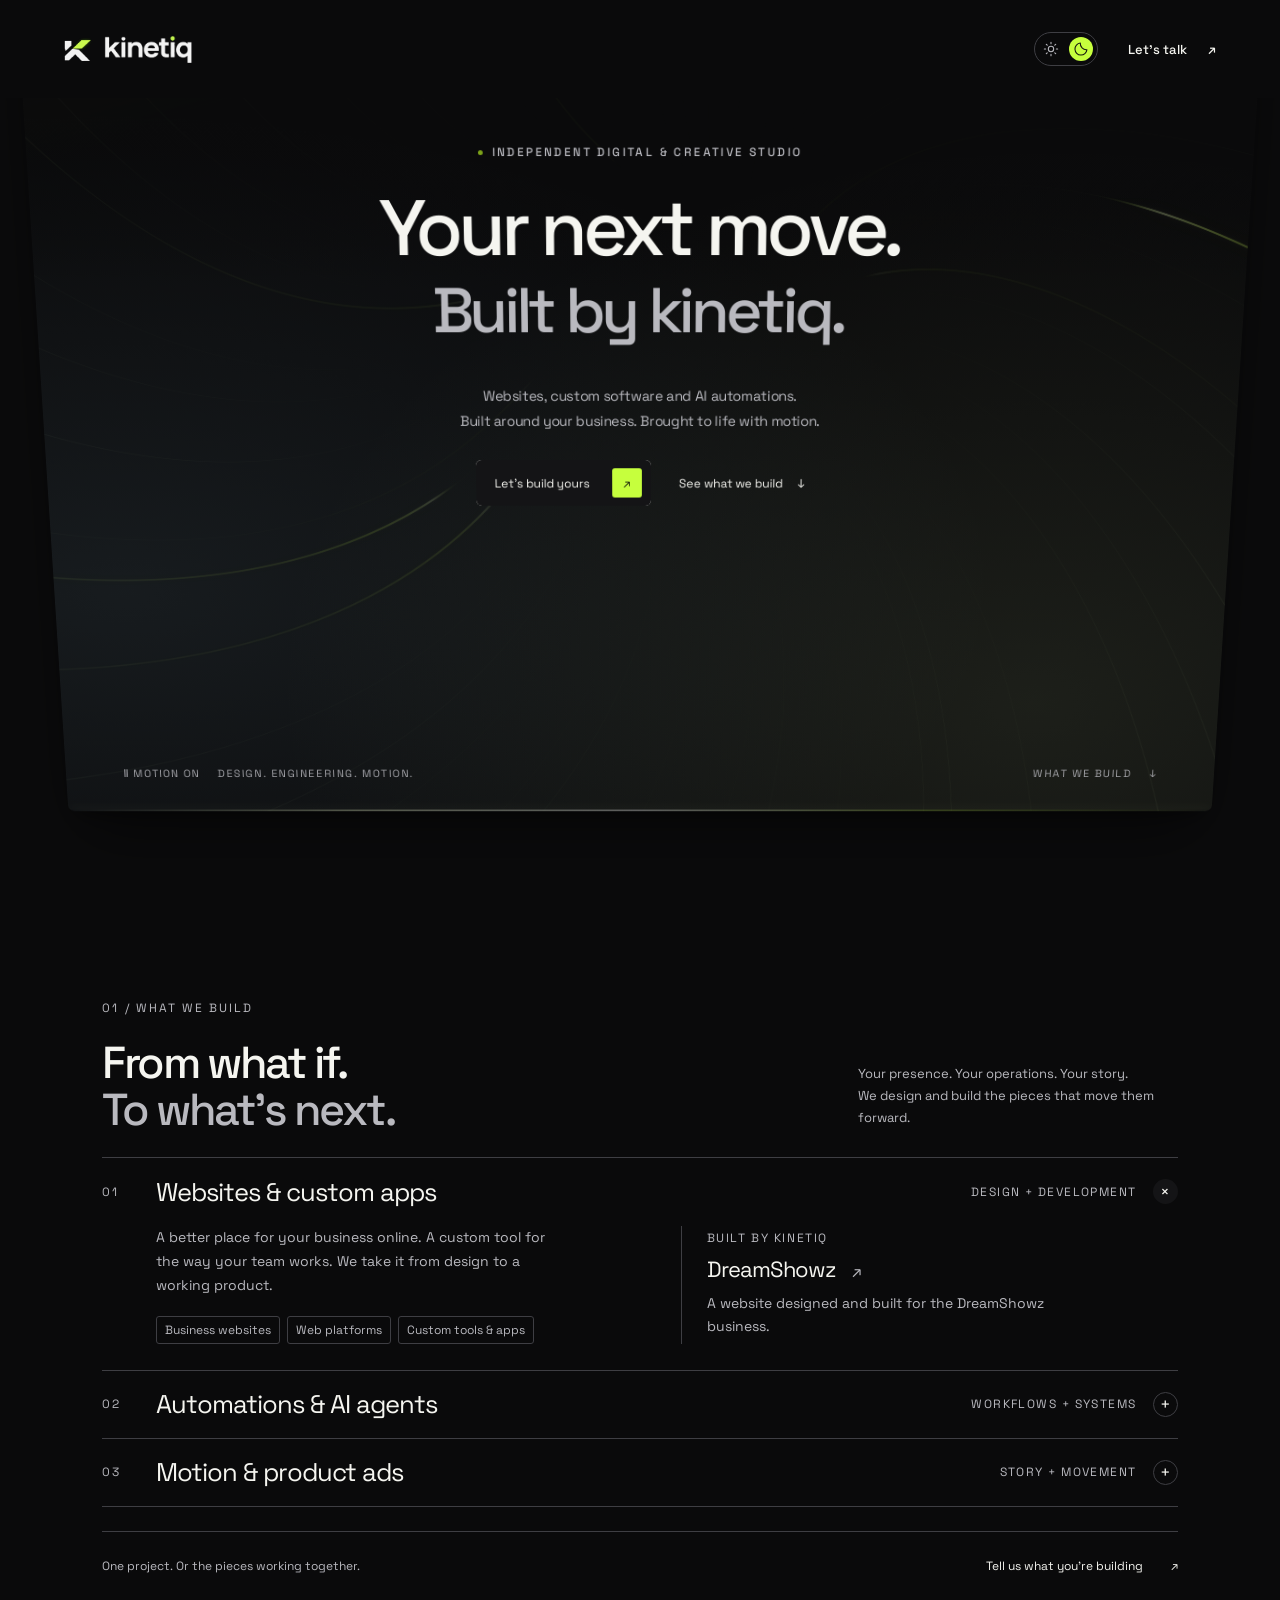
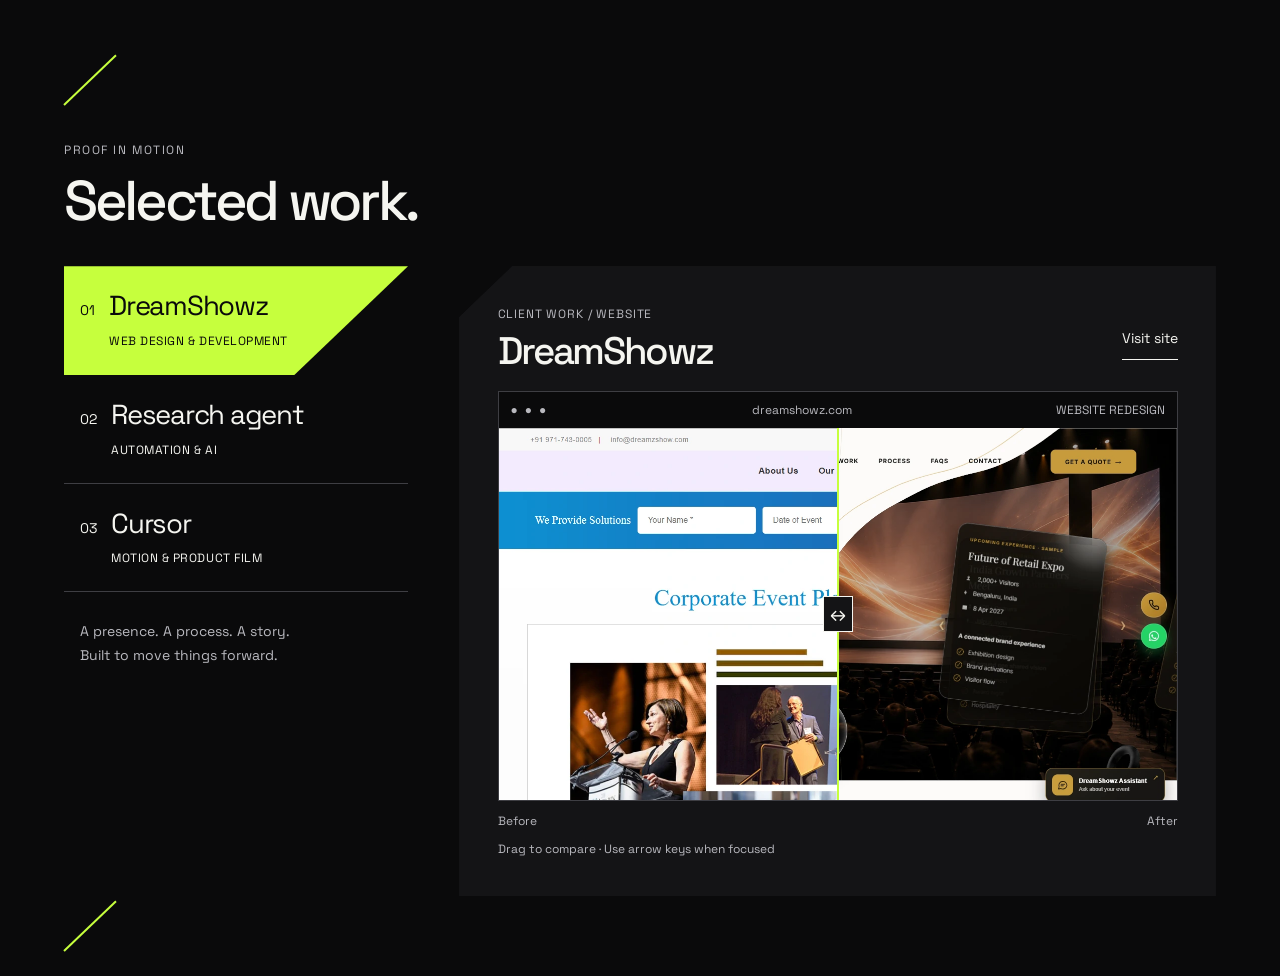
==== redesign.html @ f6a04674 "optimized site v1" ====
<!doctype html>
<html lang="en" data-theme="dark">

<head>
  <meta charset="utf-8">
  <meta name="viewport" content="width=device-width,initial-scale=1">
  <meta name="theme-color" content="#202426">
  <meta name="description"
    content="Websites, custom software, AI automations and motion. Kinetiq brings your next idea to life.">
  <title>Kinetiq — Your next move, built.</title>
  <link rel="preconnect" href="https://fonts.googleapis.com">
  <link rel="preconnect" href="https://fonts.gstatic.com" crossorigin>
  <link href="https://fonts.googleapis.com/css2?family=Space+Grotesk:wght@400;500;600;700&display=swap"
    rel="stylesheet">
  <link rel="icon" href="favicon.ico" sizes="32x32">
  <link rel="icon" href="images/favicon.svg" type="image/svg+xml">
  <style>
:root{
  --logo-mark-dark:url("[data-uri]");
  --logo-word-dark:url("[data-uri]");
}
:root{
  --logo-mark-light:url("[data-uri]");
  --logo-word-light:url("[data-uri]");
}

/* A quiet opening, folded back to reveal the work. */
:root{--bg:#f5f5f0;--ink:#171a15;--muted:#676d61;--line:#d9ddd1;--lime:#c6ff3d;--fold:0deg;--lift:0%;--fade:1;--copy-opacity:1;--copy-y:0px;--work-scale:.93;--work-y:32px;--depth-x:0px;--depth-y:0px;color-scheme:light}
html[data-theme="dark"]{--bg:#202426;--ink:#f5f5f0;--muted:#b1b7ae;--line:#454b47;color-scheme:dark}
*{box-sizing:border-box}html{scroll-behavior:smooth}body{margin:0;background:var(--bg);color:var(--ink);font-family:'Space Grotesk',sans-serif}a{color:inherit;text-decoration:none}button{font:inherit;color:inherit;cursor:pointer;border:0;background:none}a,button{-webkit-tap-highlight-color:transparent}a:focus-visible,button:focus-visible{outline:2px solid #88ac22;outline-offset:6px}button,a{touch-action:manipulation}
.nav{position:fixed;inset:0 0 auto;height:98px;padding:0 5%;display:flex;align-items:center;justify-content:space-between;z-index:10;background:linear-gradient(var(--bg),transparent)}.brand{display:flex;align-items:center;gap:9px}.mark{width:28px;height:26px;background:var(--logo-mark) center/contain no-repeat}.word{width:95px;height:27px;background:var(--logo-word) center/contain no-repeat}.nav-right{display:flex;gap:30px;align-items:center}.contact{font-size:13px;font-weight:500;padding:12px 0}.contact span{display:inline-block;margin-left:18px;transition:transform .2s}.contact:hover span{transform:translate(2px,-2px)}
/* Icon cells and the thumb share the same centers in both positions. */
.theme{isolation:isolate;height:34px;width:64px;flex-shrink:0;border:1px solid var(--line);border-radius:30px;display:grid;grid-template-columns:repeat(2,26px);gap:4px;align-items:center;position:relative;padding:3px}
.theme:before{content:'';position:absolute;inset:-6px}
.theme>span{display:grid;place-items:center;width:26px;height:26px;line-height:1;pointer-events:none}
.theme svg{display:block;width:16px;height:16px}
.theme i{position:absolute;z-index:-1;left:4px;top:4px;width:24px;height:24px;border-radius:50%;background:var(--lime);transition:transform .25s;pointer-events:none}
.theme span:first-child{color:#151810}
html[data-theme="dark"] .theme i{transform:translateX(30px)}
html[data-theme="dark"] .theme span:last-of-type{color:#151810}
html[data-theme="dark"] .theme span:first-child{color:var(--muted)}
.journey{height:190svh;position:relative}.stage{position:sticky;top:0;height:100svh;min-height:560px;overflow:hidden;perspective:1600px;background:var(--bg)}.surface{position:absolute;inset:0;background:var(--bg);transform-origin:50% 0;transform:translateY(var(--lift)) rotateX(var(--fold));opacity:var(--fade);overflow:hidden;box-shadow:0 24px 80px #0003;will-change:transform;z-index:2}.intro{position:relative;z-index:2;text-align:center;padding:clamp(130px,19svh,205px) 24px 0;opacity:var(--copy-opacity);transform:translateY(var(--copy-y))}.eyebrow{font-size:9px;letter-spacing:.2em;font-weight:500;display:flex;gap:10px;align-items:center;justify-content:center;margin:0 0 24px}.eyebrow span{width:5px;height:5px;background:#7da319;border-radius:50%}h1{font-size:clamp(56px,6.35vw,94px);font-weight:500;letter-spacing:-.065em;line-height:1.02;margin:0}.description{font-size:clamp(15px,1.28vw,18px);line-height:1.75;color:var(--muted);margin:25px auto 29px;max-width:580px;letter-spacing:-.025em}.actions{display:flex;justify-content:center;align-items:center;gap:30px;font-size:13px}.primary{background:var(--lime);color:#171c0c;padding:16px 22px;border-radius:5px;box-shadow:0 3px 0 #00000008;transition:transform .2s,box-shadow .2s}.primary span{display:inline-block;margin-left:25px;transition:transform .2s}.primary:hover{transform:translateY(-2px);box-shadow:0 7px 18px #6073211c}.primary:hover span{transform:translate(2px,-2px)}.explore{padding:15px 0}.explore span{margin-left:13px;display:inline-block;transition:transform .2s}.explore:hover span{transform:translateY(3px)}
.ambient{position:absolute;inset:25% 0 0;background:radial-gradient(ellipse at 50% 120%,#c6ff3d16,transparent 60%);pointer-events:none}.horizon{position:absolute;left:50%;bottom:-35vw;width:115vw;height:45vw;transform:translate(calc(-50% + var(--depth-x)),var(--depth-y));pointer-events:none;transition:transform .65s ease-out}.halo{position:absolute;inset:-12% -10%;border-radius:50%;background:radial-gradient(ellipse,#b9e36b38,transparent 65%);filter:blur(20px)}.disc{position:absolute;inset:0;border-radius:50%;background:linear-gradient(180deg,#dce5c9,var(--bg) 30%);box-shadow:0 -1px 0 #b5c98988,0 -15px 70px #b6d57115}.ring{position:absolute;inset:-2% -3%;border:1px solid #a3b78526;border-radius:50%;transform:rotate(-4deg)}.crease{position:absolute;inset:3% -5% 0;background:linear-gradient(169deg,#f5f5f000 10%,#b4c39844 11%,#f5f5f050 11.2%,transparent 30%);clip-path:polygon(0 0,100% 0,100% 50%,0 90%);transform:rotate(-14deg)}.crease-two{transform:rotate(19deg);opacity:.45}html[data-theme="dark"] .disc{background:linear-gradient(180deg,#27321c,#0a0a0b 36%);box-shadow:0 -1px 0 #c6ff3d55,0 -25px 85px #c6ff3d0c}html[data-theme="dark"] .crease{background:linear-gradient(169deg,transparent 10%,#c6ff3d1a 11%,#c6ff3d0c 11.2%,transparent 30%)}
.bottom{position:absolute;z-index:3;bottom:27px;left:5%;right:5%;display:flex;align-items:center;justify-content:space-between;gap:24px;font-size:8px;letter-spacing:.12em;color:var(--muted);opacity:var(--copy-opacity)}.bottom p{margin:0}.bottom p span{margin-left:8px}.bottom button{font-size:9px;letter-spacing:.12em;padding:14px 0}.bottom button span{margin-left:15px}
/* Selected-work title treatment; no fabricated website screenshot. */
.destination{position:absolute;inset:0;padding:124px 8% 36px;display:flex;flex-direction:column;justify-content:space-between;background:var(--bg);transform:translateY(var(--work-y)) scale(var(--work-scale))}.project-top{display:flex;justify-content:space-between;gap:20px;font-size:9px;letter-spacing:.15em;color:var(--muted);padding-bottom:22px;border-bottom:1px solid var(--line)}.project-art{position:relative;isolation:isolate;display:flex;flex:1;min-height:180px;flex-direction:column;justify-content:center;align-items:center;text-align:center;overflow:hidden;margin:20px 0;background:#171612;color:#f5f0df;border-radius:5px}.project-orbit{position:absolute;z-index:-1;width:78%;aspect-ratio:1;border:1px solid #c9ad6340;border-radius:50%;transform:rotateX(60deg) rotate(-28deg);box-shadow:0 0 80px #bd9b2920,inset 0 0 80px #bd9b2920}.project-orbit:after{content:'';position:absolute;inset:10%;border:1px solid #c9ad6325;border-radius:50%}.project-kicker{font-size:9px;letter-spacing:.22em;color:#c9b77e;margin:0 0 20px}.project-art h2{font-size:clamp(42px,8vw,116px);letter-spacing:-.07em;font-weight:400;margin:0}.project-art h2 span{font-size:.25em;vertical-align:top;display:inline-block;margin:12px 0 0 12px;color:#c9b77e}.project-caption{font-size:13px;color:#c9c1ac;margin:18px 12px 0}.project-bottom{display:flex;justify-content:space-between;align-items:end;gap:30px}.project-bottom p{font-size:13px;line-height:1.6;margin:8px 0 0;color:var(--muted)}.project-bottom .project-label{font-size:9px;letter-spacing:.14em;color:var(--ink)}.project-link{font-size:13px;padding:14px 0;border-bottom:1px solid var(--line)}.project-link span{margin-left:28px}.back-home{align-self:center;font-size:10px;color:var(--muted);margin-top:22px;padding:12px}
h1 .tech-line{position:relative;display:block;width:min(100%,850px);height:1.13em;margin:0 auto;color:var(--ink);touch-action:pan-y;user-select:none}h1 .tech-muted{color:var(--muted)}h1 .tech-fallback{position:absolute;inset:0;display:flex;align-items:center;justify-content:center;color:inherit;white-space:nowrap}.tech-line canvas{display:block;position:absolute;inset:0;width:100%;height:100%;opacity:0}.tech-line.tech-ready canvas{opacity:1}.tech-line.tech-ready .tech-fallback{visibility:hidden}
@media(max-height:740px) and (min-width:701px){.nav{height:82px}.intro{padding-top:115px}h1{font-size:67px}.eyebrow{margin-bottom:15px}.description{margin:20px auto 23px}.destination{padding-top:100px}.horizon{bottom:-37vw}}
@media(max-width:700px){.nav{height:78px;padding:0 6%}.nav-right{gap:18px}.contact{font-size:12px}.contact span{margin-left:6px}.word{width:76px}.mark{width:24px}.intro{padding:clamp(125px,22svh,180px) 18px 0}h1{font-size:clamp(38px,9.9vw,65px)}h1 .tech-line{height:1.2em}h1 .tech-fallback{font-size:.94em}.eyebrow{font-size:7px;letter-spacing:.16em;margin-bottom:23px}.description{font-size:14px;max-width:330px;margin:23px auto 27px}.description br{display:none}.actions{gap:23px;font-size:12px}.primary{padding:15px 18px}.primary span{margin-left:18px}.bottom{left:6%;right:6%;bottom:18px;flex-direction:column;gap:5px;text-align:center;font-size:7px}.bottom p span{margin-left:3px}.horizon{width:180vw;height:80vw;bottom:-56vw}.journey{height:180svh}.destination{padding:105px 6% 20px}.project-top{font-size:7px;line-height:1.6}.project-top span{max-width:48%}.project-top span:last-child{text-align:right}.project-art{margin:18px 0;max-height:49svh}.project-art h2{font-size:11vw}.project-caption{font-size:11px}.project-kicker{font-size:7px}.project-bottom{display:block}.project-bottom p{font-size:12px}.project-link{display:inline-block;font-size:12px;margin-top:7px}.back-home{margin-top:8px}}
@media(max-height:630px) and (max-width:700px){.intro{padding-top:100px}.eyebrow{margin-bottom:15px}.description{margin:17px auto}.horizon{bottom:-62vw}.bottom p{display:none}}
@media(prefers-reduced-motion:reduce){html{scroll-behavior:auto}*,*::before,*::after{transition:none!important}.surface{will-change:auto}.horizon{transform:translateX(-50%)}}

/* Entrance doors: the same surface and colour as the selected theme. */
.entry-doors{position:fixed;inset:0;z-index:100;overflow:hidden;perspective:1600px;cursor:wait}
.entry-door{position:absolute;top:0;bottom:0;width:calc(50% + 1px);background:var(--bg);backface-visibility:hidden;transition:transform 1.05s cubic-bezier(.76,0,.24,1);will-change:transform}
.entry-left{left:0;border-right:1px solid var(--line);transform-origin:left center}
.entry-right{right:0;transform-origin:right center}
.entry-mark{position:absolute;left:50%;top:50%;width:40px;height:35px;transform:translate(-50%,-50%);background:var(--logo-mark) center/contain no-repeat;box-shadow:0 0 0 20px var(--bg);background-color:var(--bg);transition:opacity .2s ease,transform .3s ease}
.entry-doors.is-open .entry-left{transform:translateX(-101%) rotateY(-4deg)}
.entry-doors.is-open .entry-right{transform:translateX(101%) rotateY(4deg)}
.entry-doors.is-open .entry-mark{opacity:0;transform:translate(-50%,-50%) scale(.94)}
@media(prefers-reduced-motion:reduce){.entry-doors{display:none}}

/* Clipping must not create an internal scroll container when controls receive focus. */
.surface,.stage{overflow:clip}

/* Studio finish: let the material and typography carry the composition. */
:root{--muted:#70736b}
html[data-theme="dark"]{--muted:#a3a69d}
.ambient{background:radial-gradient(ellipse at 50% 100%,#b7bcaa0a,transparent 65%)}
.primary{background:var(--ink);color:var(--bg);padding:9px 10px 9px 20px;display:inline-flex;align-items:center;box-shadow:none}
.primary span{background:var(--lime);color:#182009;width:32px;height:32px;display:inline-flex;align-items:center;justify-content:center;border-radius:3px;margin-left:24px}
.primary:hover{box-shadow:0 6px 24px #0000000a}
.description{font-size:clamp(14px,1.18vw,17px);line-height:1.8}
.motion-hint{opacity:.65;letter-spacing:.16em}
.bottom{bottom:22px}
@media(max-width:700px){.primary{padding-left:14px}.primary span{margin-left:14px;width:28px;height:28px}.motion-hint{font-size:6px}.description{font-size:14px}}

/* React Bits BorderGlow, supplied by the user. */

.border-glow-card {
  --edge-proximity: 0;
  --cursor-angle: 45deg;
  --edge-sensitivity: 30;
  --color-sensitivity: calc(var(--edge-sensitivity) + 20);
  --border-radius: 28px;
  --glow-padding: 40px;
  --cone-spread: 25;

  position: relative;
  border-radius: var(--border-radius);
  isolation: isolate;
  transform: translate3d(0, 0, 0.01px);
  display: grid;
  border: 1px solid rgb(255 255 255 / 15%);
  background: var(--card-bg, #120F17);
  overflow: visible;
  box-shadow:
    rgba(0, 0, 0, 0.1) 0px 1px 2px,
    rgba(0, 0, 0, 0.1) 0px 2px 4px,
    rgba(0, 0, 0, 0.1) 0px 4px 8px,
    rgba(0, 0, 0, 0.1) 0px 8px 16px,
    rgba(0, 0, 0, 0.1) 0px 16px 32px,
    rgba(0, 0, 0, 0.1) 0px 32px 64px;
}

.border-glow-card--light {
  border-color: rgb(24 24 27 / 12%);
  box-shadow:
    rgb(24 24 27 / 4%) 0 1px 2px,
    rgb(24 24 27 / 5%) 0 8px 24px;
}

.border-glow-card--light::after,
.border-glow-card--light > .edge-light {
  mix-blend-mode: normal;
}

.border-glow-card::before,
.border-glow-card::after,
.border-glow-card > .edge-light {
  content: "";
  position: absolute;
  inset: 0;
  border-radius: inherit;
  transition: opacity 0.25s ease-out;
  z-index: -1;
}

.border-glow-card:not(:hover):not(.sweep-active)::before,
.border-glow-card:not(:hover):not(.sweep-active)::after,
.border-glow-card:not(:hover):not(.sweep-active) > .edge-light {
  opacity: 0;
  transition: opacity 0.75s ease-in-out;
}

/* colored mesh-gradient border */
.border-glow-card::before {
  border: 1px solid transparent;
  background:
    linear-gradient(var(--card-bg, #120F17) 0 100%) padding-box,
    linear-gradient(rgb(255 255 255 / 0%) 0% 100%) border-box,
    var(--gradient-one, radial-gradient(at 80% 55%, hsla(268, 100%, 76%, 1) 0px, transparent 50%)) border-box,
    var(--gradient-two, radial-gradient(at 69% 34%, hsla(349, 100%, 74%, 1) 0px, transparent 50%)) border-box,
    var(--gradient-three, radial-gradient(at 8% 6%, hsla(136, 100%, 78%, 1) 0px, transparent 50%)) border-box,
    var(--gradient-four, radial-gradient(at 41% 38%, hsla(192, 100%, 64%, 1) 0px, transparent 50%)) border-box,
    var(--gradient-five, radial-gradient(at 86% 85%, hsla(186, 100%, 74%, 1) 0px, transparent 50%)) border-box,
    var(--gradient-six, radial-gradient(at 82% 18%, hsla(52, 100%, 65%, 1) 0px, transparent 50%)) border-box,
    var(--gradient-seven, radial-gradient(at 51% 4%, hsla(12, 100%, 72%, 1) 0px, transparent 50%)) border-box,
    var(--gradient-base, linear-gradient(#c299ff 0 100%)) border-box;

  opacity: calc((var(--edge-proximity) - var(--color-sensitivity)) / (100 - var(--color-sensitivity)));

  mask-image:
    conic-gradient(
      from var(--cursor-angle) at center,
      black calc(var(--cone-spread) * 1%),
      transparent calc((var(--cone-spread) + 15) * 1%),
      transparent calc((100 - var(--cone-spread) - 15) * 1%),
      black calc((100 - var(--cone-spread)) * 1%)
    );
}

/* colored mesh-gradient background fill near edges */
.border-glow-card::after {
  border: 1px solid transparent;
  background:
    var(--gradient-one, radial-gradient(at 80% 55%, hsla(268, 100%, 76%, 1) 0px, transparent 50%)) padding-box,
    var(--gradient-two, radial-gradient(at 69% 34%, hsla(349, 100%, 74%, 1) 0px, transparent 50%)) padding-box,
    var(--gradient-three, radial-gradient(at 8% 6%, hsla(136, 100%, 78%, 1) 0px, transparent 50%)) padding-box,
    var(--gradient-four, radial-gradient(at 41% 38%, hsla(192, 100%, 64%, 1) 0px, transparent 50%)) padding-box,
    var(--gradient-five, radial-gradient(at 86% 85%, hsla(186, 100%, 74%, 1) 0px, transparent 50%)) padding-box,
    var(--gradient-six, radial-gradient(at 82% 18%, hsla(52, 100%, 65%, 1) 0px, transparent 50%)) padding-box,
    var(--gradient-seven, radial-gradient(at 51% 4%, hsla(12, 100%, 72%, 1) 0px, transparent 50%)) padding-box,
    var(--gradient-base, linear-gradient(#c299ff 0 100%)) padding-box;

  mask-image:
    linear-gradient(to bottom, black, black),
    radial-gradient(ellipse at 50% 50%, black 40%, transparent 65%),
    radial-gradient(ellipse at 66% 66%, black 5%, transparent 40%),
    radial-gradient(ellipse at 33% 33%, black 5%, transparent 40%),
    radial-gradient(ellipse at 66% 33%, black 5%, transparent 40%),
    radial-gradient(ellipse at 33% 66%, black 5%, transparent 40%),
    conic-gradient(from var(--cursor-angle) at center, transparent 5%, black 15%, black 85%, transparent 95%);

  mask-composite: subtract, add, add, add, add, add;
  opacity: calc(var(--fill-opacity, 0.5) * (var(--edge-proximity) - var(--color-sensitivity)) / (100 - var(--color-sensitivity)));
  mix-blend-mode: soft-light;
}

/* outer glow layer */
.border-glow-card > .edge-light {
  inset: calc(var(--glow-padding) * -1);
  pointer-events: none;
  z-index: 1;

  mask-image:
    conic-gradient(
      from var(--cursor-angle) at center, black 2.5%, transparent 10%, transparent 90%, black 97.5%
    );

  opacity: calc((var(--edge-proximity) - var(--edge-sensitivity)) / (100 - var(--edge-sensitivity)));
  mix-blend-mode: plus-lighter;
}

.border-glow-card > .edge-light::before {
  content: "";
  position: absolute;
  inset: var(--glow-padding);
  border-radius: inherit;
  box-shadow:
    inset 0 0 0 1px var(--glow-color, hsl(40deg 80% 80% / 100%)),
    inset 0 0 1px 0 var(--glow-color-60, hsl(40deg 80% 80% / 60%)),
    inset 0 0 3px 0 var(--glow-color-50, hsl(40deg 80% 80% / 50%)),
    inset 0 0 6px 0 var(--glow-color-40, hsl(40deg 80% 80% / 40%)),
    inset 0 0 15px 0 var(--glow-color-30, hsl(40deg 80% 80% / 30%)),
    inset 0 0 25px 2px var(--glow-color-20, hsl(40deg 80% 80% / 20%)),
    inset 0 0 50px 2px var(--glow-color-10, hsl(40deg 80% 80% / 10%)),
    0 0 1px 0 var(--glow-color-60, hsl(40deg 80% 80% / 60%)),
    0 0 3px 0 var(--glow-color-50, hsl(40deg 80% 80% / 50%)),
    0 0 6px 0 var(--glow-color-40, hsl(40deg 80% 80% / 40%)),
    0 0 15px 0 var(--glow-color-30, hsl(40deg 80% 80% / 30%)),
    0 0 25px 2px var(--glow-color-20, hsl(40deg 80% 80% / 20%)),
    0 0 50px 2px var(--glow-color-10, hsl(40deg 80% 80% / 10%));
}

.border-glow-inner {
  display: flex;
  flex-direction: column;
  position: relative;
  overflow: auto;
  z-index: 1;
}


/* One quiet interactive background. Static cross pattern is the no-WebGL fallback. */
.surface{background-color:var(--bg);background-image:radial-gradient(circle,var(--line) .7px,transparent .9px);background-size:80px 80px}
.surface.grid-ready{background-image:none}
.cursor-grid-canvas{position:absolute;inset:0;width:100%;height:100%;display:block;pointer-events:none;z-index:1;mask-image:radial-gradient(ellipse 32% 29% at 50% 39%,#0003, #000 100%)}
.ambient{background:radial-gradient(ellipse at 50% 75%,#c6ff3d04,transparent 60%)}
.motion-tools{display:flex;align-items:center}.motion-hint{font-size:8px;letter-spacing:.13em;color:var(--muted);opacity:1}
.border-glow-card{--card-bg:var(--ink);--border-radius:6px;--glow-padding:14px;--cone-spread:20;--edge-sensitivity:25;--fill-opacity:.06;display:inline-grid;box-shadow:none;border:0;flex-shrink:0}
.border-glow-inner.primary{flex-direction:row;overflow:visible;z-index:0;border-radius:6px}
.border-glow-card::before,.border-glow-card::after{pointer-events:none;z-index:1}
.border-glow-card > .edge-light{pointer-events:none}
.border-glow-card .primary:hover{transform:none;box-shadow:none}
html[data-theme="light"] .border-glow-card > .edge-light{mix-blend-mode:normal}
@media(max-width:700px){.motion-hint{font-size:7px}.cursor-grid-canvas{mask-image:radial-gradient(ellipse 55% 23% at 50% 39%,#0003,#000 100%)}}
@media(prefers-reduced-motion:reduce){.border-glow-card::before,.border-glow-card::after,.border-glow-card>.edge-light{display:none}}

/* Light on a quiet surface, with two distinct materials for the scroll reveal. */
:root{--logo-mark:var(--logo-mark-dark);--logo-word:var(--logo-word-dark);--work-bg:#17201e;--work-ink:#f2f3e9;--work-muted:#a6b1a9;--work-line:#39443f;--surface-scale:1;--surface-radius:0px;--reflection:0;--reflection-y:115%;--edge-light:0;--light-x:65%;--light-y:70%;--light-strength:.5}
html[data-theme="light"]{--logo-mark:var(--logo-mark-light);--logo-word:var(--logo-word-light)}
html[data-theme="dark"]{--work-bg:#e7e9dd;--work-ink:#222b25;--work-muted:#566252;--work-line:#c4cbbd}
.stage{background:var(--work-bg);perspective:1200px}
.surface{background:var(--bg);background-image:none;transform:translateY(var(--lift)) rotateX(var(--fold)) scale(var(--surface-scale));border-radius:0 0 var(--surface-radius) var(--surface-radius);box-shadow:0 38px 70px -16px #0008,0 10px 20px -10px #0008;isolation:isolate}
.ambient{inset:0;z-index:0;opacity:var(--light-strength);background:radial-gradient(ellipse 42% 46% at var(--light-x) var(--light-y),#c6ff3d1c,transparent 80%),radial-gradient(ellipse 85% 40% at 50% 105%,#b8c4a320,transparent 80%);pointer-events:none}
html[data-theme="dark"] .ambient{background:radial-gradient(ellipse 42% 46% at var(--light-x) var(--light-y),#c6ff3d11,transparent 80%),radial-gradient(ellipse 85% 40% at 50% 105%,#9eac8b0c,transparent 80%)}
.ambient::after{content:'';position:absolute;inset:45% -30% -40%;transform:rotate(-16deg);background:linear-gradient(180deg,transparent 15%,#a4b98b08 48%,#b7c7a51a 50%,transparent 72%);filter:blur(18px)}
.surface::before{content:'';position:absolute;inset:0;z-index:4;pointer-events:none;opacity:var(--reflection);background:linear-gradient(165deg,transparent 27%,#fff0 33%,#ffffff90 45%,#e2efcc40 50%,transparent 61%);background-size:100% 230%;background-position:50% var(--reflection-y);mix-blend-mode:soft-light}
.surface::after{content:'';position:absolute;left:0;right:0;bottom:0;height:2px;z-index:5;pointer-events:none;opacity:var(--edge-light);background:linear-gradient(90deg,transparent,#e7f2c2 25%,#fff 50%,#c6ff3d90 75%,transparent);box-shadow:0 -2px 12px #efffc666}
.destination{background:var(--work-bg);color:var(--work-ink);--ink:var(--work-ink);--muted:var(--work-muted);--line:var(--work-line);isolation:isolate}
.destination::before{content:'';position:absolute;inset:0;pointer-events:none;z-index:-1;opacity:var(--reflection);background:radial-gradient(ellipse 70% 36% at 50% var(--reflection-y),#f1ffc04d,transparent 80%)}
.project-art{box-shadow:0 15px 40px #0002}
.nav{transition:background .3s,color .3s}
html.work-active .nav{background:linear-gradient(var(--work-bg),transparent);color:var(--work-ink);--line:var(--work-line);--logo-mark:var(--logo-mark-dark);--logo-word:var(--logo-word-dark)}
html[data-theme="dark"].work-active .nav{--logo-mark:var(--logo-mark-light);--logo-word:var(--logo-word-light)}
html.work-active .theme span:first-child{color:var(--work-muted)}
html[data-theme="light"].work-active .theme span:first-child{color:#151810}
html[data-theme="dark"].work-active .theme span:last-of-type{color:#151810}
@media(prefers-reduced-motion:reduce){.surface{box-shadow:none}.surface::before,.surface::after,.destination::before{display:none}}
/* A stable header stays legible while two contrasting surfaces pass behind it. */
.nav{background:var(--bg);transition:background-color .25s,color .25s}
html.work-active .nav{background:var(--work-bg)}

/* LightTunnel is the home background; its center stays clear behind the copy. */
.light-tunnel-container{position:absolute;inset:0;z-index:0;overflow:clip;pointer-events:none;background:radial-gradient(ellipse at 50% 55%,transparent 35%,#9cad7c05)}
html[data-theme="dark"] .light-tunnel-container {
  background:
    linear-gradient(to bottom, var(--bg) 8%, transparent 35%),
    radial-gradient(ellipse at 84% 86%, #88976d26, transparent 55%),
    radial-gradient(ellipse at 6% 72%, #7091a221, transparent 56%);
}
.light-tunnel-canvas{position:absolute;inset:0;width:100%;height:100%;display:block;opacity:0;transition:opacity .6s;mask-image:radial-gradient(ellipse 35% 32% at 50% 39%,#0004, #000 100%)}
.tunnel-ready .light-tunnel-canvas{opacity:1}
.motion-tools{gap:20px}
.bottom #tunnel-motion{font-size:8px;letter-spacing:.1em;min-height:44px;padding:12px 0;color:var(--muted)}
@media(max-width:700px){.motion-tools{gap:16px}.motion-hint{font-size:6px}.bottom #tunnel-motion{font-size:7px}.light-tunnel-canvas{mask-image:radial-gradient(ellipse 70% 30% at 50% 38%,#0004,#000 100%)}}
@media(prefers-reduced-motion:reduce){.light-tunnel-canvas{transition:none}}
/* Composite both moving surfaces; avoid re-rasterizing the destination as it scales. */
.destination{will-change:transform}
@media(prefers-reduced-motion:reduce){.destination{will-change:auto}}

/* Theme spreads from the toggle through a softly irregular liquid boundary. */
html.theme-reveal *,html.theme-reveal *::before,html.theme-reveal *::after{transition:none!important}
html.theme-reveal::view-transition-group(root){animation:none}
html.theme-reveal::view-transition-image-pair(root){isolation:isolate}
html.theme-reveal::view-transition-old(root),html.theme-reveal::view-transition-new(root){animation:none;mix-blend-mode:normal}
html.theme-reveal::view-transition-old(root){z-index:1}
html.theme-reveal::view-transition-new(root){z-index:2;clip-path:circle(0 at 100% 0)}
@media(prefers-reduced-motion:reduce){::view-transition-group(root){animation:none!important}}


/* Chapter 01: an editorial service index with concrete scope and real examples. */
.capabilities{padding:115px 8% 32px;gap:24px}
.section-index{font-size:9px;letter-spacing:.17em;color:var(--muted);margin:0 0 24px}
.capability-intro{display:flex;justify-content:space-between;align-items:end;gap:40px}
.capability-intro h2{font-size:clamp(34px,3.5vw,54px);font-weight:500;line-height:1.04;letter-spacing:-.055em;margin:0}
.capability-intro h2 span{color:var(--muted)}
.capability-intro>p{max-width:320px;color:var(--muted);font-size:13px;line-height:1.7;margin:0 0 4px}
.capability-list{flex:1;min-height:0;overflow-y:auto;scrollbar-width:thin;scrollbar-color:var(--line) transparent}
.capability{border-top:1px solid var(--line)}
.capability:last-child{border-bottom:1px solid var(--line)}
.capability summary{list-style:none;display:grid;grid-template-columns:38px 1fr auto 25px;gap:16px;align-items:center;min-height:67px;padding:12px 0;cursor:pointer}
.capability summary::-webkit-details-marker{display:none}
.capability summary:focus-visible{outline:2px solid #8ba83a;outline-offset:-2px}
.cap-number{font-size:10px;letter-spacing:.1em;color:var(--muted)}
.capability h3{font-size:clamp(20px,2vw,29px);font-weight:400;letter-spacing:-.04em;margin:0}
.cap-note{font-size:8px;letter-spacing:.12em;color:var(--muted)}
.cap-expand{display:grid;place-items:center;width:25px;height:25px;border:1px solid var(--line);border-radius:50%;font-size:17px;font-weight:400;transition:transform .25s,background .25s,color .25s}
.capability[open] .cap-expand{transform:rotate(45deg);background:var(--ink);color:var(--work-bg);border-color:transparent}
.capability summary:hover h3{color:var(--muted)}
.capability-body{display:grid;grid-template-columns:1fr 1fr;gap:7%;padding:1px 41px 26px 54px}
.capability[open] .capability-body{animation:capability-in .28s ease both}
.cap-scope>p,.cap-proof>p:last-of-type{font-size:12px;line-height:1.7;color:var(--muted);margin:0;max-width:390px}
.cap-scope ul{padding:0;margin:18px 0 0;list-style:none;display:flex;gap:7px;flex-wrap:wrap}
.cap-scope li{font-size:9px;color:var(--muted);border:1px solid var(--line);border-radius:3px;padding:5px 8px}
.cap-proof{border-left:1px solid var(--line);padding-left:25px}
.proof-label{font-size:8px;letter-spacing:.13em;color:var(--muted)}
.proof-title{font-size:22px;letter-spacing:-.04em;line-height:1.2;margin:9px 0;color:var(--ink)}
.proof-title span{font-size:16px;margin-left:12px;color:var(--muted)}
.proof-flow{list-style:none;padding:0;margin:12px 0 0;display:flex;flex-wrap:wrap;gap:8px;font-size:8px;color:var(--muted)}
.proof-flow li:not(:last-child)::after{content:'→';margin-left:8px;opacity:.55}
.capability-footer{display:flex;justify-content:space-between;align-items:center;gap:20px;border-top:1px solid var(--line);padding-top:18px}
.capability-footer p{font-size:11px;color:var(--muted);margin:0}
.capability-footer a{font-size:12px;padding:8px 0}.capability-footer a span{margin-left:25px}
@keyframes capability-in{from{opacity:0;transform:translateY(6px)}to{opacity:1;transform:translateY(0)}}
@media(max-height:740px) and (min-width:701px){.capabilities{padding-top:102px;gap:18px}.section-index{margin-bottom:15px}.capability-intro h2{font-size:38px}.capability summary{min-height:56px}.capability h3{font-size:24px}.capability-body{padding-bottom:20px}.capability-footer{padding-top:10px}.cap-scope ul{margin-top:12px}}
@media(max-width:700px){.capabilities{padding:100px 6% 22px;gap:24px}.section-index{font-size:8px;margin-bottom:20px}.capability-intro{display:block}.capability-intro h2{font-size:40px}.capability-intro>p{font-size:12px;max-width:290px;margin-top:18px}.capability-intro>p br{display:none}.capability summary{grid-template-columns:22px 1fr 25px;gap:10px;min-height:65px}.capability h3{font-size:21px}.cap-note{display:none}.capability-body{grid-template-columns:1fr;gap:22px;padding:4px 0 24px 32px}.cap-scope>p,.cap-proof>p:last-of-type{font-size:12px}.cap-proof{padding-left:15px}.proof-title{font-size:21px}.capability-footer{display:block;padding-top:16px}.capability-footer a{display:inline-block;margin-top:8px}.capability-footer p{font-size:10px}}
@media(prefers-reduced-motion:reduce){.capability[open] .capability-body{animation:none}}
.capability-list{overflow-x:hidden;scrollbar-gutter:stable}
@media(max-height:740px) and (min-width:701px){.capabilities{gap:14px;padding-bottom:25px}.capability-body{padding-bottom:16px}.capability summary{min-height:52px}}


</style>
  <style>
/* The K mark's diagonal measures 43.8 degrees from horizontal. */
:root { --slant:43.8deg; --bg:#f5f5f0; --panel:#fff; --ink:#0a0a0b; --muted:#55555b; --line:#c9c9cd; --intro-height:190svh; --work-bg:var(--bg); --work-ink:var(--ink); --work-muted:var(--muted); --work-line:var(--line); }
html[data-theme="light"] { --bg:#f5f5f0; --panel:#fff; --ink:#0a0a0b; --muted:#55555b; --line:#c9c9cd; }
html[data-theme="dark"] { --bg:#0a0a0b; --panel:#141416; --ink:#f5f5f0; --muted:#b9b9bf; --line:#3e3e43; --work-bg:var(--bg); --work-ink:var(--ink); --work-muted:var(--muted); --work-line:var(--line); }
body,.stage,.surface { background:var(--bg); }
.journey { height:100svh; }
.journey-baseline { position:absolute; width:1px; height:var(--intro-height); pointer-events:none; visibility:hidden; }
.stage { position:relative; }
.destination.capabilities { position:relative; inset:auto; height:auto; min-height:0; padding:100px 8% 60px; transform:none; background:var(--bg); color:var(--ink); --ink:inherit; --muted:inherit; --line:inherit; scroll-margin-top:60px; }
.destination::before { display:none; }
.capability-list { flex:none; height:auto; max-height:none; overflow:visible; scrollbar-gutter:auto; }
.capability-body { overflow:visible; }.capability-intro { gap:28px; }.capability-intro>p { flex-shrink:1; }
.cap-scope>p,.cap-proof>p:last-of-type { font-size:14px; }.capability-footer { flex-wrap:wrap; gap:16px; }
.eyebrow,.bottom,.bottom button,.motion-hint,.section-index,.cap-number,.cap-note,.proof-label,.cap-scope li,.capability-footer p,.proof-flow,.proof-flow li { font-size:12px; }
.bottom #tunnel-motion { font-size:12px; }
.primary { background:var(--panel); color:var(--ink); }
.capability[open] .cap-expand { background:var(--panel); color:var(--ink); }
.eyebrow,.bottom,.section-index,.cap-number,.cap-note,.proof-label,.cap-scope li,.capability-footer p { color:var(--muted); }
html.work-active .nav,html:has(.selected-work[data-visible="true"]) .nav { background:var(--bg); color:var(--ink); --logo-mark:var(--logo-mark-light); --logo-word:var(--logo-word-light); }
html[data-theme="dark"].work-active .nav,html[data-theme="dark"]:has(.selected-work[data-visible="true"]) .nav { --logo-mark:var(--logo-mark-dark); --logo-word:var(--logo-word-dark); }
.selected-work { position:relative; padding:100px 5% 80px; background:var(--bg); color:var(--ink); isolation:isolate; scroll-margin-top:70px; }
.selected-work::before,.selected-work::after { content:''; position:absolute; left:5%; width:72px; height:2px; background:#c6ff3d; transform:rotate(calc(-1 * var(--slant))); transform-origin:left center; }
.selected-work::before { top:62px; }.selected-work::after { bottom:24px; }
.selected-heading { display:block; margin-bottom:36px; }.selected-heading>p { margin:0 0 14px; font-size:12px; letter-spacing:.13em; color:var(--muted); }
.selected-heading h2 { font-size:56px; line-height:1.05; font-weight:500; letter-spacing:-.06em; margin:0; }
.selected-layout { display:grid; grid-template-columns:minmax(260px,.75fr) minmax(0,1.65fr); gap:clamp(24px,4vw,64px); align-items:start; }
.project-directory { min-width:0; }.project-directory>button { display:flex; align-items:baseline; gap:14px; width:100%; text-align:left; padding:24px 16px; border-bottom:1px solid var(--line); color:var(--ink); font-size:clamp(20px,2.15vw,30px); line-height:1.15; letter-spacing:-.045em; }
.project-number { font-size:14px; letter-spacing:0; }.project-directory small { display:block; margin-top:10px; font-size:12px; letter-spacing:.045em; line-height:1.5; }
.project-directory button[aria-pressed=true] { background:#c6ff3d; color:#0a0a0b; border-color:transparent; clip-path:polygon(0 0,100% 0,calc(100% - var(--item-cut,90px)) 100%,0 100%); }
.project-directory button[data-preview=true] { background:var(--panel); }.project-directory button[aria-pressed=true][data-preview=true] { background:#c6ff3d; }
.project-directory button:focus-visible { outline:2px solid var(--ink); outline-offset:4px; }.directory-note { font-size:14px; line-height:1.7; margin:28px 16px 0; color:var(--muted); }
.project-stage { position:relative; min-width:0; height:70svh; min-height:600px; overflow:clip; overflow-anchor:none; background:var(--panel); clip-path:polygon(var(--cut,7%) 0,100% 0,100% 100%,0 100%,0 var(--cut-rise,55px)); }
.project-panel { display:flex; flex-direction:column; gap:18px; height:100%; min-height:0; padding:clamp(30px,3vw,42px); color:var(--ink); background:var(--panel); overflow:clip; }.project-panel[hidden] { display:none; }.project-panel :is(h3,p) { margin:0; }
.selected-work .project-caption { display:flex; align-items:center; justify-content:space-between; gap:16px; color:inherit; margin:0; font-size:inherit; flex:none; }
.project-kind { font-size:12px; letter-spacing:.07em; line-height:1.5; color:var(--muted); }.project-caption h3 { font-weight:500; font-size:clamp(28px,3vw,40px); letter-spacing:-.06em; line-height:1.15; margin-top:6px; color:inherit; }.project-caption a { font-size:14px; padding:12px 0; border-bottom:1px solid currentColor; white-space:nowrap; color:inherit; }
.project-panel .project-deck { font-size:16px; line-height:1.5; color:var(--muted); max-width:60ch; }
.dream-visual { display:flex; flex-direction:column; flex:1; min-height:0; gap:12px; }.dream-browser { display:flex; flex-direction:column; flex:1; min-height:0; border:1px solid var(--line); background:var(--bg); }
.browser-bar { height:36px; flex:none; display:flex; align-items:center; justify-content:space-between; gap:10px; padding:0 12px; font-size:12px; color:var(--muted); background:var(--bg); }.browser-bar>span:first-child { font-size:12px; letter-spacing:2px; }.browser-bar>span:last-child { font-size:12px; }
.site-compare { position:relative; flex:1; min-height:0; overflow:hidden; background:var(--bg); --compare-x:50%; }.site-compare>img,.before-crop img { width:100%; height:100%; display:block; object-fit:cover; object-position:center top; }
.before-crop { position:absolute; inset:0; overflow:hidden; transform:translateX(-50%); }.before-crop img { transform:translateX(50%); }.compare-handle { position:absolute; inset:0 auto 0 0; width:2px; background:#c6ff3d; pointer-events:none; }
.compare-handle>span { position:absolute; top:50%; left:50%; transform:translate(-50%,-50%); display:grid; place-items:center; width:30px; height:36px; background:var(--panel); border:1px solid var(--ink); color:var(--ink); font-size:20px; }
#compare-sites { position:absolute; inset:0; width:100%; height:100%; opacity:0; margin:0; cursor:ew-resize; touch-action:pan-y; }.site-compare:has(input:focus-visible) { outline:2px solid var(--ink); outline-offset:-3px; }
.comparison-captions { display:flex; justify-content:space-between; font-size:12px; color:var(--muted); }.project-panel .compare-instruction { font-size:12px; color:var(--muted); line-height:1.4; }
.sample-label { display:inline-block; border:1px solid var(--line); color:var(--ink); font-size:12px; padding:5px 8px; }
.editorial-paper { display:flex; flex-direction:column; min-height:0; padding:20px; border:1px solid var(--line); margin:0; background:var(--panel); gap:12px; }
.editorial-mast { display:flex; justify-content:space-between; gap:10px; align-items:center; border-bottom:1px solid var(--line); padding-bottom:12px; }.editorial-mast strong { font-weight:500; font-size:23px; letter-spacing:-.04em; }.editorial-mast span { font-size:12px; color:var(--muted); }
.editorial-paper label { display:block; font-size:12px; color:var(--muted); }.editorial-paper textarea { display:block; width:100%; resize:none; flex:none; height:82px; min-height:0; overflow:hidden; border:0; border-bottom:1px solid var(--line); background:var(--panel); color:var(--ink); font:500 clamp(19px,2vw,27px)/1.25 'Space Grotesk',sans-serif; letter-spacing:-.035em; padding:0 0 8px; }
.editorial-paper textarea:focus-visible { outline:2px solid var(--ink); outline-offset:3px; }.source-note { font-size:12px; line-height:1.4; }.source-note summary { cursor:pointer; padding:5px 0; text-decoration:underline; text-underline-offset:4px; }.source-note p { padding:8px 0 0; color:var(--muted); }
.editorial-action { display:flex; align-items:center; justify-content:space-between; gap:12px; border-top:1px solid var(--line); padding-top:12px; font-size:12px; }.editorial-action button { padding:12px 14px; border:1px solid var(--ink); color:var(--ink); font-size:13px; }
.editorial-paper.approved>:is(label,textarea,.source-note) { display:none; }.post-preview { color:var(--ink); padding:4px 0; }.post-preview[hidden] { display:none; }.post-mast { display:flex; align-items:center; gap:10px; }.post-avatar { width:32px; height:32px; display:grid; place-items:center; background:var(--bg); color:var(--ink); font-size:18px; }.post-mast strong { display:block; font-size:13px; }.post-mast div>span { display:block; font-size:12px; color:var(--muted); }.post-mast b { margin-left:auto; font-size:24px; }.post-mast .sample-label { margin-left:auto; }.post-preview #post-copy { font-size:18px; line-height:1.45; margin:16px 0; overflow-wrap:anywhere; }.post-note { font-size:12px; color:var(--muted); line-height:1.4; }
.film-duration { font-size:12px; color:var(--muted); }.cursor-film { position:relative; min-height:0; flex:1; border:1px solid var(--line); background:var(--bg); }.cursor-film video { display:block; width:100%; height:100%; object-fit:contain; }
.cursor-chapters { display:flex; border:1px solid var(--line); flex:none; }.cursor-chapters button { display:flex; flex:1; align-items:center; gap:10px; padding:10px; min-width:0; text-align:left; color:var(--ink); }.cursor-chapters button+button { border-left:1px solid var(--line); }.cursor-chapters img { width:46px; height:auto; }.cursor-chapters span { font-size:13px; }.cursor-chapters small { display:block; margin-top:4px; font-size:12px; color:var(--muted); }.cursor-chapters [aria-current=true] { box-shadow:inset 0 -2px #c6ff3d; }
.cursor-film-controls { display:flex; justify-content:space-between; align-items:center; gap:14px; font-size:12px; color:var(--muted); flex:none; }.cursor-film-controls button { border:1px solid var(--ink); color:var(--ink); padding:11px 14px; }.cursor-panel .cursor-disclosure { font-size:12px; color:var(--muted); line-height:1.5; }
.project-panel :is(button,a):focus-visible { outline:2px solid currentColor; outline-offset:4px; }.selection-status { position:absolute; width:1px; height:1px; overflow:hidden; clip-path:inset(50%); }
@media(max-width:1000px) { .selected-layout { grid-template-columns:minmax(230px,.75fr) minmax(0,1.65fr); gap:24px; }.project-directory>button { font-size:22px; padding-inline:12px; }.project-panel { padding:30px; gap:16px; }.cursor-chapters img { display:none; }.browser-bar>span:last-child { display:none; } }
@media(max-width:700px) {
  .journey { --intro-height:180svh; }.destination.capabilities { padding:80px 6% 44px; gap:24px; }.capability-intro>p { font-size:14px; }.capability-body { padding-left:0; }.cap-proof { padding-left:14px; }.capability summary { grid-template-columns:25px minmax(0,1fr) 22px; }.capability h3 { font-size:21px; }.capability-footer a { font-size:14px; }
  .eyebrow { font-size:12px; letter-spacing:.06em; line-height:1.5; }.bottom,.motion-hint { font-size:12px; }
  .selected-work { padding:80px 6% 65px; }.selected-work::before,.selected-work::after { left:6%; }.selected-work::before { top:48px; }.selected-heading { margin-bottom:24px; }.selected-heading h2 { font-size:clamp(36px,10vw,44px); }
  .selected-layout { display:block; }.project-directory { display:flex; overflow-x:auto; gap:8px; padding:4px 4px 12px; margin:0 -4px 12px; scrollbar-width:thin; }.project-directory>button { width:auto; flex:none; gap:10px; padding:15px 30px 15px 12px; font-size:16px; border:1px solid var(--line); min-height:50px; }.project-directory>button[aria-pressed=true] { clip-path:polygon(0 0,100% 0,calc(100% - 16px) calc(16px * tan(var(--slant))),calc(100% - 16px) 100%,0 100%); }.project-number { font-size:12px; }.project-directory small,.directory-note { display:none; }
  .project-panel { padding:28px 20px 24px; gap:16px; }.project-kind { font-size:12px; letter-spacing:.03em; }.project-caption h3 { font-size:28px; }.project-caption a { font-size:12px; }.project-panel .project-deck { font-size:14px; }.browser-bar { padding-inline:8px; justify-content:center; }.browser-bar>span:first-child { display:none; }
  .dream-browser { flex:0 0 auto; }.site-compare { flex:none; height:210px; }.site-compare>img,.before-crop img { object-fit:contain; object-position:center top; }
  .editorial-paper { padding:14px; gap:10px; }.editorial-mast { display:block; padding-bottom:10px; }.editorial-mast strong { font-size:21px; }.editorial-mast span { display:block; margin-top:4px; }.editorial-paper textarea { height:82px; font-size:19px; }.editorial-action { gap:8px; }.editorial-action button { padding:11px 9px; font-size:12px; white-space:nowrap; }.post-mast { gap:6px; }.post-avatar { display:none; }.post-preview #post-copy { font-size:17px; }.cursor-chapters button { padding:10px 8px; }.cursor-chapters span { font-size:12px; }.cursor-film-controls { align-items:center; gap:8px; }.cursor-film-controls button { padding:11px 9px; font-size:12px; white-space:nowrap; }
}

</style>
  
  
</head>

<body>
  <header class="nav">
    <a class="brand" href="#home" aria-label="Kinetiq home"><span class="mark"></span><span class="word"></span></a>
    <div class="nav-right">
      <button id="theme" class="theme" type="button" role="switch" aria-checked="false" aria-label="Dark mode">
        <span aria-hidden="true"><svg viewBox="0 0 24 24" fill="none" stroke="currentColor" stroke-width="1.6"
            stroke-linecap="round">
            <circle cx="12" cy="12" r="4" />
            <path
              d="M12 2v2m0 16v2M2 12h2m16 0h2M4.93 4.93l1.42 1.42m11.3 11.3 1.42 1.42M4.93 19.07l1.42-1.42m11.3-11.3 1.42-1.42" />
          </svg></span>
        <span aria-hidden="true"><svg viewBox="0 0 24 24" fill="none" stroke="currentColor" stroke-width="1.6"
            stroke-linecap="round" stroke-linejoin="round">
            <path d="M20.9 13A9 9 0 0 1 11 3.1 9 9 0 1 0 20.9 13Z" />
          </svg></span>
        <i aria-hidden="true"></i>
      </button>
      <a class="contact" href="../../Website/index.html#contact">Let’s talk <span>↗</span></a>
    </div>
  </header>
  <main id="home">
    <section class="journey" aria-label="Kinetiq introduction">
      <div class="journey-baseline" aria-hidden="true"></div>
      <div class="stage">
        <div class="surface">
          <div class="light-tunnel-container" aria-hidden="true"><canvas class="light-tunnel-canvas"></canvas></div>
          <div class="intro">
            <p class="eyebrow"><span></span> INDEPENDENT DIGITAL & CREATIVE STUDIO</p>
            <h1 aria-label="Your next move. Built by kinetiq.">
              <span class="tech-line" data-text="Your next move." aria-hidden="true"><span class="tech-fallback">Your
                  next move.</span><canvas></canvas></span>
              <span class="tech-line tech-muted" data-text="Built by kinetiq." aria-hidden="true"><span
                  class="tech-fallback">Built by kinetiq.</span><canvas></canvas></span>
            </h1>
            <p class="description">Websites, custom software and AI automations.<br> Built around your business. Brought
              to life with motion.</p>
            <div class="actions">
              <div class="border-glow-card"><span class="edge-light" aria-hidden="true"></span><a
                  class="primary border-glow-inner" href="../../Website/index.html#contact">Let’s build yours
                  <span>↗</span></a></div><button class="explore" id="explore">See what we build <span>↓</span></button>
            </div>
          </div>
          <div class="bottom">
            <div class="motion-tools"><button id="tunnel-motion" type="button" aria-label="Pause background motion"
                aria-pressed="false" hidden>Ⅱ MOTION ON</button><span class="motion-hint">DESIGN. ENGINEERING.
                MOTION.</span></div><button id="scroll" aria-label="Explore what Kinetiq builds">WHAT WE BUILD
              <span>↓</span></button>
          </div>
        </div>
      </div>
    </section>
        <section class="destination capabilities" id="work" aria-labelledby="capabilities-title">
          <div class="capability-heading">
            <p class="section-index">01 / WHAT WE BUILD</p>
            <div class="capability-intro">
              <h2 id="capabilities-title">From what if.<br><span>To what’s next.</span></h2>
              <p>Your presence. Your operations. Your story.<br> We design and build the pieces that move them forward.
              </p>
            </div>
          </div>
          <div class="capability-list">
            <details class="capability" name="kinetiq-capability" open>
              <summary><span class="cap-number">01</span>
                <h3>Websites & custom apps</h3><span class="cap-note">DESIGN + DEVELOPMENT</span><span
                  class="cap-expand" aria-hidden="true">+</span>
              </summary>
              <div class="capability-body">
                <div class="cap-scope">
                  <p>A better place for your business online. A custom tool for the way your team works. We take it from
                    design to a working product.</p>
                  <ul aria-label="Website and app capabilities">
                    <li>Business websites</li>
                    <li>Web platforms</li>
                    <li>Custom tools & apps</li>
                  </ul>
                </div>
                <div class="cap-proof"><span class="proof-label">BUILT BY KINETIQ</span>
                  <p class="proof-title">DreamShowz <span aria-hidden="true">↗</span></p>
                  <p>A website designed and built for the DreamShowz business.</p>
                </div>
              </div>
            </details>
            <details class="capability" name="kinetiq-capability">
              <summary><span class="cap-number">02</span>
                <h3>Automations & AI agents</h3><span class="cap-note">WORKFLOWS + SYSTEMS</span><span
                  class="cap-expand" aria-hidden="true">+</span>
              </summary>
              <div class="capability-body">
                <div class="cap-scope">
                  <p>Connect your tools, cut repetitive work and put agents to work on the complex tasks. Built around
                    your process, with review and control where you need them.</p>
                  <ul aria-label="Automation capabilities">
                    <li>Custom integrations</li>
                    <li>Research agents</li>
                    <li>Approval workflows</li>
                  </ul>
                </div>
                <div class="cap-proof"><span class="proof-label">A WORKFLOW WE’VE BUILT</span>
                  <p class="proof-title">Research. Review. Publish.</p>
                  <p>For a geopolitics creator: sourced research and drafts three times a day, with owner editing and
                    review before publishing.</p>
                  <ol class="proof-flow" aria-label="Research automation flow">
                    <li>Sources</li>
                    <li>Draft</li>
                    <li>Owner review</li>
                    <li>Publish</li>
                  </ol>
                </div>
              </div>
            </details>
            <details class="capability" name="kinetiq-capability">
              <summary><span class="cap-number">03</span>
                <h3>Motion & product ads</h3><span class="cap-note">STORY + MOVEMENT</span><span class="cap-expand"
                  aria-hidden="true">+</span>
              </summary>
              <div class="capability-body">
                <div class="cap-scope">
                  <p>Show what makes your product worth a closer look. Motion graphics and product films that turn an
                    idea, feature or launch into a clear visual story.</p>
                  <ul aria-label="Motion capabilities">
                    <li>Motion graphics</li>
                    <li>Product ads</li>
                    <li>Launch films</li>
                  </ul>
                </div>
                <div class="cap-proof"><span class="proof-label">FROM FIRST FRAME TO FINAL CUT</span>
                  <p class="proof-title">Make the idea move.</p>
                  <p>Concept, visual direction and animation shaped around the product and what the viewer needs to
                    understand.</p>
                </div>
              </div>
            </details>
          </div>
          <div class="capability-footer">
            <p>One project. Or the pieces working together.</p><a href="../../Website/index.html#contact">Tell us what
              you’re building <span aria-hidden="true">↗</span></a>
          </div>
        </section>

<section class="selected-work" id="selected-work" aria-labelledby="portfolio-title">
  <header class="selected-heading"><p>PROOF IN MOTION</p><h2 id="portfolio-title">Selected work<span aria-hidden="true">.</span></h2></header>
  <div class="selected-layout">
    <div class="project-directory" role="group" aria-label="Select a project">
      <button type="button" id="project-0" data-project="0" aria-controls="project-stage" aria-pressed="true"><span class="project-number">01</span><span>DreamShowz<small>WEB DESIGN & DEVELOPMENT</small></span></button>
      <button type="button" id="project-1" data-project="1" aria-controls="project-stage" aria-pressed="false"><span class="project-number">02</span><span>Research agent<small>AUTOMATION & AI</small></span></button>
      <button type="button" id="project-2" data-project="2" aria-controls="project-stage" aria-pressed="false"><span class="project-number">03</span><span>Cursor<small>MOTION & PRODUCT FILM</small></span></button>
      <p class="directory-note">A presence. A process. A story.<br>Built to move things forward.</p>
    </div>
    <div class="project-stage" id="project-stage" role="region" aria-label="Project preview">
      <article class="project-panel dream-panel" aria-labelledby="dream-title">
        <div class="project-caption"><div><p class="project-kind">CLIENT WORK / WEBSITE</p><h3 id="dream-title">DreamShowz</h3></div><a href="https://www.dreamshowz.com/" target="_blank" rel="noopener noreferrer">Visit site</a></div>
        <div class="dream-visual">
          <div class="dream-browser">
            <div class="browser-bar"><span aria-hidden="true">● ● ●</span><span>dreamshowz.com</span><span>WEBSITE REDESIGN</span></div>
            <div class="site-compare" id="site-compare">
              <img src="images/dreamshowz-after.webp" width="1351" height="768" loading="lazy" decoding="async" alt="DreamShowz redesigned homepage">
              <div class="before-crop"><img src="images/dreamshowz-before.webp" width="1351" height="768" loading="lazy" decoding="async" alt="DreamShowz original homepage"></div>
              <div class="compare-handle" aria-hidden="true"><span>↔</span></div>
              <input type="range" id="compare-sites" min="0" max="100" value="50" aria-label="Amount of original DreamShowz site shown">
            </div>
          </div>
          <div class="comparison-captions"><span>Before</span><span>After</span></div>
          <p class="compare-instruction">Drag to compare · Use arrow keys when focused</p>
        </div>
      </article>
      <article class="project-panel research-panel" aria-labelledby="research-title" hidden inert>
        <div class="project-caption"><div><p class="project-kind">CUSTOM AUTOMATION / EDITORIAL</p><h3 id="research-title">Research agent</h3></div><span class="sample-label">Sample</span></div>
        <p class="project-deck">Sourced drafts three times a day for a geopolitics creator. The owner reviews, edits and approves every post before it goes out.</p>
        <form id="brief-review" class="editorial-paper">
          <div class="editorial-mast"><strong>Editorial desk</strong><span>Interactive sample</span></div>
          <label for="brief-headline">Draft headline</label>
          <textarea id="brief-headline" rows="3" maxlength="140" required>Trade talks resume with shipping routes on the agenda</textarea>
          <details class="source-note"><summary>Source note</summary><p>Illustrative meeting agenda. Delegates will discuss shipping routes when trade talks resume. This fictional sample demonstrates the review workflow.</p></details>
        <div class="post-preview" id="post-preview" hidden>
          <div class="post-mast"><span class="post-avatar" aria-hidden="true">G</span><div><strong>Geopolitics desk</strong><span>@geopoliticsdesk</span></div><span class="sample-label">Sample</span><b aria-label="X-style preview">𝕏</b></div>
          <p id="post-copy"></p><span class="post-note">Approved post preview · Nothing is published from this demo</span>
        </div>
          <div class="editorial-action"><span id="brief-status" role="status">Awaiting owner review</span><button type="submit">Approve draft</button></div>
        </form>
      </article>
      <article class="project-panel cursor-panel" aria-labelledby="cursor-title" hidden inert>
        <div class="project-caption"><div><p class="project-kind">INDEPENDENT CONCEPT / PRODUCT FILM</p><h3 id="cursor-title">Cursor</h3></div><span class="film-duration">00:23</span></div>
        <p class="project-deck">From the first prompt to the final edit. An idea, set in motion.</p>
        <div class="cursor-film"><video id="work-motion" data-src="images/motion.mp4" poster="images/motion-poster.webp" controls muted playsinline preload="none" aria-label="Independent Cursor concept film"></video></div>
        <div class="cursor-chapters" role="group" aria-label="Film chapters"><button type="button" data-shot="3"><img src="images/cursor-agent.webp" width="260" height="146" loading="lazy" alt=""><span>Agent<small>00:03</small></span></button><button type="button" data-shot="11"><img src="images/cursor-tab.webp" width="260" height="146" loading="lazy" alt=""><span>Tab<small>00:11</small></span></button><button type="button" data-shot="15"><img src="images/cursor-flow.webp" width="260" height="146" loading="lazy" alt=""><span>Workflow<small>00:15</small></span></button></div>
        <div class="cursor-film-controls"><span>Hover for a muted preview</span><button type="button" id="film-sound" aria-pressed="false">Play with sound</button></div>
        <p class="cursor-disclosure">Independent concept. Not affiliated with Cursor.</p>
      </article>
    </div>
  </div><p class="selection-status" role="status" aria-live="polite"></p>
</section>
  </main>
<script>
/* TechText canvas engine adapted from the React Bits source supplied by the user.
   React lifecycle replaced with DOM mounting; rendering, outlines and springs retained. */
(() => {
'use strict';
const LABEL_FONT = '10px ui-monospace, SFMono-Regular, Menlo, Consolas, monospace';
const FALLOFF_STEPS = 8;
const SPRING = 320;
const INHERIT = /^(currentcolor|inherit)$/i;
const INTRO_DELAY = 0.15;
const KICK_DECAY = 0.62;

const approach = (current, target, dt, seconds) => current + (target - current) * (1 - Math.exp(-dt / seconds));

const clamp01 = value => Math.min(1, Math.max(0, Number(value) || 0));

const smoothstep = (edge0, edge1, value) => {
  const t = clamp01((value - edge0) / (edge1 - edge0));
  return t * t * (3 - 2 * t);
};

const noise = (...values) => {
  let h = 2166136261;
  for (const value of values) {
    h = Math.imul(h ^ (value | 0), 16777619);
    h ^= h >>> 13;
    h = Math.imul(h, 0x5bd1e995);
    h ^= h >>> 15;
  }
  return (h >>> 0) / 4294967296;
};

const signed = value => (value > 0 ? `+${value}` : value < 0 ? `−${-value}` : '0');

function mountTechText(host) {
  const containerRef = { current: host };
  const canvasRef = { current: host.querySelector('canvas') };
  const wakeRef = { current: () => {} };
  const settingsRef = { current: {

  text: 'React Bits',
  fontFamily: '',
  fontWeight: 600,
  fontSize: 150,
  letterSpacing: -0.05,
  color: 'currentColor',
  accentColor: 'currentColor',
  align: 'center',
  reach: 200,
  softness: 0.7,
  dashLength: 4,
  dashGap: 2,
  strokeWidth: 1.5,
  lineStyle: 'dashed',
  reveal: 'letter',
  specks: 15,
  selection: true,
  labels: true,
  draggable: false,
  bounce: 0.4,
  sweep: false,
  speed: 1,
  clickKick: false,
  intro: 'none',
  introDuration: 2,
  guides: false,
    text: host.dataset.text,
    fontFamily: '"Space Grotesk", sans-serif',
    fontWeight: 500,
    fontSize: parseFloat(getComputedStyle(host).fontSize),
    letterSpacing: -0.065,
    intro: 'none',
    reveal: 'letter',
    guides: false,
    sweep: false,
    speed: 0.8,
    specks: 15,
    clickKick: false
  }};
    const container = containerRef.current;
    const canvas = canvasRef.current;
    const ctx = canvas?.getContext('2d');
    const scratch = document.createElement('canvas');
    const scratchCtx = scratch.getContext('2d');
    if (!container || !canvas || !ctx || !scratchCtx) return undefined;

    const reducedMotion = false; // Reduced-motion users retain the HTML heading instead.
    let width = 1;
    let height = 1;
    let dpr = 1;
    let raf = 0;
    let last = performance.now();
    let visible = false;
    let alive = true;
    let layoutKey = '';
    let sizeDirty = true;
    let requestedFont = '';
    let word = null;
    let glyphs = [];
    let presence = 0;
    let clock = 0;
    let pulse = 0;
    let placed = false;
    let dragging = -1;
    let cursor = '';
    let introClock = 0;
    let introKind = '';
    let introducing = false;
    let fontsReady = !document.fonts;
    let guideAlpha = 0;
    const kicks = [];
    const press = { x: 0, y: 0, time: 0, index: -1 };
    const pointer = { x: 0, y: 0, inside: false };
    const grab = { x: 0, y: 0 };
    const lens = { x: 0, y: 0 };
    const frame = { x1: 0, y1: 0, x2: 0, y2: 0, alpha: 0, index: -1 };

    const refreshFonts = () => {
      layoutKey = '';
      wakeRef.current();
    };

    const fontsLoaded = () => {
      fontsReady = true;
      refreshFonts();
    };

    const family = s => s.fontFamily || getComputedStyle(container).fontFamily || 'sans-serif';
    const fontFor = (s, size) => `${s.fontWeight} ${size}px ${family(s)}`;

    const palette = s => {
      const current = getComputedStyle(container).color || '#000000';
      const pick = value => (!value || INHERIT.test(String(value).trim()) ? current : value);
      return { ink: pick(s.color), accent: pick(s.accentColor) };
    };

    const setFont = (target, s, size) => {
      target.font = fontFor(s, size);
      if ('letterSpacing' in target) target.letterSpacing = `${s.letterSpacing * size}px`;
      target.textAlign = 'left';
      target.textBaseline = 'alphabetic';
    };

    const sprite = (s, view, glyph, stroke, ink) => {
      const pad = Math.ceil(s.strokeWidth * 2 + 4);
      const left = glyph.box.x1 - pad;
      const top = glyph.box.y1 - pad;
      const w = glyph.box.x2 - glyph.box.x1 + pad * 2;
      const h = glyph.box.y2 - glyph.box.y1 + pad * 2;
      const image = document.createElement('canvas');
      image.width = Math.max(1, Math.ceil(w * dpr));
      image.height = Math.max(1, Math.ceil(h * dpr));
      const c = image.getContext('2d');
      if (!c) return { image, left, top };
      c.setTransform(dpr, 0, 0, dpr, -left * dpr, -top * dpr);
      setFont(c, s, view.size);
      if (stroke) {
        c.lineJoin = 'round';
        c.lineWidth = s.strokeWidth * 2;
        c.lineCap = 'butt';
        c.strokeStyle = ink;
        if (s.lineStyle !== 'solid') c.setLineDash([Math.max(1, s.dashLength), Math.max(1, s.dashGap)]);
        c.strokeText(glyph.char, glyph.x, view.baseline);
        c.setLineDash([]);
        c.globalCompositeOperation = 'destination-out';
        c.fillStyle = '#000000';
        c.fillText(glyph.char, glyph.x, view.baseline);
        c.globalCompositeOperation = 'source-over';
      } else {
        c.fillStyle = ink;
        c.fillText(glyph.char, glyph.x, view.baseline);
      }
      return { image, left, top };
    };

    const ensureLayout = (s, ink) => {
      const key = [
        s.text,
        family(s),
        s.fontWeight,
        s.fontSize,
        s.letterSpacing,
        s.align,
        ink,
        s.dashLength,
        s.dashGap,
        s.strokeWidth,
        s.lineStyle,
        width,
        height,
        dpr
      ].join('|');
      if (key === layoutKey && word) return word;
      layoutKey = key;
      const wanted = fontFor(s, 64);
      if (document.fonts && wanted !== requestedFont) {
        requestedFont = wanted;
        document.fonts.load(wanted, s.text).then(refreshFonts, refreshFonts);
      }

      const probe = scratchCtx;
      setFont(probe, s, s.fontSize);
      let m = probe.measureText(s.text);
      const fit = Math.min(
        1,
        (width * 0.9) / Math.max(m.actualBoundingBoxLeft + m.actualBoundingBoxRight, 1),
        (height * 0.66) / Math.max(m.actualBoundingBoxAscent + m.actualBoundingBoxDescent, 1)
      );
      const size = s.fontSize * fit;
      setFont(probe, s, size);
      m = probe.measureText(s.text);
      const inkWidth = m.actualBoundingBoxLeft + m.actualBoundingBoxRight;
      const inkHeight = m.actualBoundingBoxAscent + m.actualBoundingBoxDescent;
      const margin = width * 0.05;
      const start =
        s.align === 'left' ? margin : s.align === 'right' ? width - margin - inkWidth : (width - inkWidth) / 2;
      const x = start + m.actualBoundingBoxLeft;
      const baseline = (height - inkHeight) / 2 + m.actualBoundingBoxAscent;
      const xHeight = baseline - probe.measureText('x').actualBoundingBoxAscent;
      const capHeight = baseline - probe.measureText('H').actualBoundingBoxAscent;
      const ascender = baseline - probe.measureText('d').actualBoundingBoxAscent;
      const descender = baseline + probe.measureText('p').actualBoundingBoxDescent;
      const top = baseline - m.actualBoundingBoxAscent;
      const bottom = baseline + m.actualBoundingBoxDescent;
      const inkTop = Math.min(top, capHeight) - 2;
      const inkBottom = Math.max(bottom, baseline) + 2;
      const next = {
        size,
        baseline,
        left: x - m.actualBoundingBoxLeft,
        right: x + m.actualBoundingBoxRight,
        top,
        bottom,
        lines: [
          { y: baseline, label: 'baseline' },
          { y: xHeight, label: 'x-height' },
          { y: capHeight, label: 'cap height' },
          ...(capHeight - ascender > Math.max(11, size * 0.06) ? [{ y: ascender, label: 'ascender' }] : []),
          { y: descender, label: 'descender' }
        ],
        bands: [
          { y0: xHeight, y1: baseline, up: true, order: 0 },
          { y0: capHeight, y1: xHeight, up: true, order: 1 },
          { y0: inkTop, y1: capHeight, up: true, order: 2 },
          { y0: baseline, y1: inkBottom, up: false, order: 1 }
        ].filter(band => band.y1 - band.y0 > 0.5)
      };
      word = next;

      const chars = Array.from(s.text);
      const previous = glyphs;
      glyphs = [];
      let prefix = '';
      chars.forEach((char, i) => {
        prefix += char;
        const own = probe.measureText(char);
        const gx = x + probe.measureText(prefix).width - own.width;
        if (!char.trim()) return;
        const base = {
          char,
          x: gx,
          box: {
            x1: gx - own.actualBoundingBoxLeft,
            y1: baseline - own.actualBoundingBoxAscent,
            x2: gx + own.actualBoundingBoxRight,
            y2: baseline + own.actualBoundingBoxDescent
          }
        };
        const kept = previous[glyphs.length];
        const sameGlyph = kept?.char === char && kept.index === i;
        glyphs.push({
          ...base,
          offset: sameGlyph ? kept.offset : { x: 0, y: 0 },
          velocity: sameGlyph ? kept.velocity : { x: 0, y: 0 },
          outline: sameGlyph ? kept.outline : 0,
          shown: sameGlyph ? kept.shown : 1,
          cells: null,
          assembled: 0,
          index: i,
          fill: sprite(s, next, base, false, ink),
          dashes: sprite(s, next, base, true, ink)
        });
      });
      if (dragging >= 0 && glyphs[dragging]?.index !== previous[dragging]?.index) dragging = -1;
      if (frame.index >= 0 && glyphs[frame.index]?.char !== previous[frame.index]?.char) frame.index = -1;
      return next;
    };

    const glyphAt = (x, y) => {
      if (!word || y < word.top - 24 || y > word.bottom + 24) return -1;
      let best = -1;
      let bestDistance = Infinity;
      glyphs.forEach((glyph, i) => {
        const x1 = glyph.box.x1 + glyph.offset.x;
        const x2 = glyph.box.x2 + glyph.offset.x;
        const d = x < x1 ? x1 - x : x > x2 ? x - x2 : 0;
        if (d < bestDistance) {
          bestDistance = d;
          best = i;
        }
      });
      return bestDistance < 28 ? best : -1;
    };

    const falloff = (target, cx, cy, radius, strength, softness) => {
      const inner = Math.min(1, Math.max(0, 1 - softness));
      const gradient = target.createRadialGradient(cx, cy, 0, cx, cy, radius);
      gradient.addColorStop(0, `rgba(0, 0, 0, ${strength})`);
      if (inner > 0.995) {
        gradient.addColorStop(0.995, `rgba(0, 0, 0, ${strength})`);
        gradient.addColorStop(1, 'rgba(0, 0, 0, 0)');
        return gradient;
      }
      for (let i = 0; i <= FALLOFF_STEPS; i++) {
        const t = i / FALLOFF_STEPS;
        const eased = t * t * (3 - 2 * t);
        gradient.addColorStop(inner + (1 - inner) * t, `rgba(0, 0, 0, ${strength * (1 - eased)})`);
      }
      return gradient;
    };

    const blit = (target, art, dx, dy, originX, originY) => {
      target.drawImage(
        art.image,
        Math.round((art.left + dx) * dpr - originX),
        Math.round((art.top + dy) * dpr - originY)
      );
    };

    const drawReveal = s => {
      const radius = s.reach * dpr;
      const cx = lens.x * dpr;
      const cy = lens.y * dpr;
      ctx.globalCompositeOperation = 'destination-out';
      ctx.fillStyle = falloff(ctx, cx, cy, radius, presence, s.softness);
      ctx.fillRect(cx - radius, cy - radius, radius * 2, radius * 2);
      ctx.globalCompositeOperation = 'source-over';

      const x0 = Math.max(0, Math.floor(cx - radius));
      const y0 = Math.max(0, Math.floor(cy - radius));
      const x1 = Math.min(canvas.width, Math.ceil(cx + radius));
      const y1 = Math.min(canvas.height, Math.ceil(cy + radius));
      if (x1 <= x0 || y1 <= y0) return;
      const w = x1 - x0;
      const h = y1 - y0;
      if (scratch.width < w || scratch.height < h) {
        scratch.width = Math.max(scratch.width, w);
        scratch.height = Math.max(scratch.height, h);
      }
      scratchCtx.setTransform(1, 0, 0, 1, 0, 0);
      scratchCtx.globalCompositeOperation = 'source-over';
      scratchCtx.clearRect(0, 0, w, h);
      for (const glyph of glyphs) blit(scratchCtx, glyph.dashes, glyph.offset.x, glyph.offset.y, x0, y0);
      scratchCtx.globalCompositeOperation = 'destination-in';
      scratchCtx.fillStyle = falloff(scratchCtx, cx - x0, cy - y0, radius, 1, s.softness);
      scratchCtx.fillRect(0, 0, w, h);
      scratchCtx.globalCompositeOperation = 'source-over';
      ctx.globalAlpha = presence;
      ctx.drawImage(scratch, 0, 0, w, h, x0, y0, w, h);
      ctx.globalAlpha = 1;
    };

    const crisp = value => (Math.round(value * dpr) + 0.5) / dpr;

    const perimeterPoint = (distance, w, h) => {
      let d = ((distance % (2 * (w + h))) + 2 * (w + h)) % (2 * (w + h));
      if (d < w) return [frame.x1 + d, frame.y1, 0, -1];
      d -= w;
      if (d < h) return [frame.x2, frame.y1 + d, 1, 0];
      d -= h;
      if (d < w) return [frame.x2 - d, frame.y2, 0, 1];
      d -= w;
      return [frame.x1, frame.y2 - d, -1, 0];
    };

    const drawSpecks = (s, a, accent) => {
      const w = frame.x2 - frame.x1;
      const h = frame.y2 - frame.y1;
      if (w < 2 || h < 2) return;
      const perimeter = 2 * (w + h);
      const seed = frame.index + 1;
      const grid = 3;
      ctx.fillStyle = accent;
      ctx.strokeStyle = accent;

      for (let k = 0; k < s.specks; k++) {
        const period = 0.5 + noise(seed, k, 11) * 1.2;
        const t = pulse / period + noise(seed, k, 17);
        const cycle = Math.floor(t);
        const life = t - cycle;
        if (life > 0.7) continue;
        const [px, py, nx, ny] = perimeterPoint(noise(seed, k, cycle) * perimeter, w, h);
        const pick = noise(seed, k, cycle, 2);
        const size = pick < 0.46 ? 2 : pick < 0.7 ? 3 : pick < 0.84 ? 5 : pick < 0.94 ? 8 : 11;
        const large = size >= 8;
        const out = (large ? 9 : 4) + Math.floor(noise(seed, k, cycle, 1) * 5) * grid;
        const x = frame.x1 + Math.round((px + nx * out - frame.x1) / grid) * grid;
        const y = frame.y1 + Math.round((py + ny * out - frame.y1) / grid) * grid;
        const tone = noise(seed, k, cycle, 3);
        const blink = life < 0.06 || (life > 0.32 && life < 0.36) ? 0.35 : 1;
        const alpha = a * (large ? 0.3 + 0.4 * tone : 0.3 + 0.6 * tone) * blink;
        const left = Math.round(x - size / 2);
        const top = Math.round(y - size / 2);
        ctx.globalAlpha = alpha;
        if (tone < 0.26 || (large && tone < 0.78)) {
          ctx.strokeRect(left + 0.5, top + 0.5, size, size);
          if (large && tone > 0.5) ctx.fillRect(Math.round(x) - 1, Math.round(y) - 1, 2, 2);
        } else {
          ctx.fillRect(left, top, size, size);
        }
      }

      for (let j = 0; j < 2; j++) {
        const head = (pulse * 0.42 * s.speed + j * 0.5) * perimeter;
        for (let i = 0; i < 4; i++) {
          const [x, y] = perimeterPoint(head - i * 6, w, h);
          const size = i === 0 ? 3 : 2;
          ctx.globalAlpha = a * [0.95, 0.55, 0.32, 0.16][i];
          ctx.fillRect(Math.round(x - size / 2), Math.round(y - size / 2), size, size);
        }
      }
      ctx.globalAlpha = 1;
    };

    const drawFrame = (s, accent) => {
      const glyph = glyphs[frame.index];
      if (!glyph || frame.alpha < 0.01) return;
      const a = frame.alpha;
      const x1 = crisp(frame.x1);
      const y1 = crisp(frame.y1);
      const x2 = crisp(frame.x2);
      const y2 = crisp(frame.y2);
      ctx.setTransform(dpr, 0, 0, dpr, 0, 0);
      ctx.fillStyle = accent;
      ctx.strokeStyle = accent;
      ctx.lineWidth = 1;

      const moved = Math.hypot(glyph.offset.x, glyph.offset.y);
      if (moved > 1) {
        const hx = (glyph.box.x1 + glyph.box.x2) / 2;
        const hy = (glyph.box.y1 + glyph.box.y2) / 2;
        ctx.beginPath();
        ctx.moveTo(hx, hy);
        ctx.lineTo(hx + glyph.offset.x, hy + glyph.offset.y);
        ctx.setLineDash([3, 4]);
        ctx.globalAlpha = 0.45 * a;
        ctx.stroke();
        ctx.setLineDash([]);
        ctx.beginPath();
        ctx.rect(Math.round(hx) - 2, Math.round(hy) - 2, 4, 4);
        ctx.globalAlpha = 0.7 * a;
        ctx.fill();
      }

      ctx.beginPath();
      ctx.rect(x1, y1, x2 - x1, y2 - y1);
      ctx.globalAlpha = 0.5 * a;
      ctx.stroke();

      ctx.beginPath();
      for (const [cx, cy] of [
        [x1, y1],
        [x2, y1],
        [x2, y2],
        [x1, y2]
      ]) {
        ctx.rect(Math.round(cx) - 2, Math.round(cy) - 2, 5, 5);
      }
      ctx.globalAlpha = 0.95 * a;
      ctx.fill();
      ctx.globalAlpha = 1;

      if (s.specks > 0) drawSpecks(s, a, accent);

      if (!s.labels) return;
      ctx.font = LABEL_FONT;
      ctx.textAlign = 'left';
      ctx.textBaseline = 'bottom';
      ctx.fillStyle = accent;
      ctx.globalAlpha = 0.62 * a;
      const label =
        moved > 1
          ? `${signed(Math.round(glyph.offset.x))}, ${signed(Math.round(-glyph.offset.y))}`
          : `${glyph.char}  ${Math.round(glyph.box.x2 - glyph.box.x1)} × ${Math.round(glyph.box.y2 - glyph.box.y1)}`;
      ctx.fillText(label, Math.round(frame.x1), Math.round(frame.y1) - 7);
      ctx.globalAlpha = 1;
    };

    const drawLines = (s, view, accent, alpha, growth) => {
      const pad = Math.max(12, view.size * 0.12);
      const x1 = Math.round(view.left - pad);
      const x2 = Math.round(view.right + pad);
      const room = width - x2 > x1;
      ctx.setTransform(dpr, 0, 0, dpr, 0, 0);
      ctx.strokeStyle = accent;
      ctx.fillStyle = accent;
      ctx.lineWidth = 1;
      ctx.font = LABEL_FONT;
      ctx.textBaseline = 'middle';
      ctx.textAlign = room ? 'left' : 'right';
      view.lines.forEach((line, k) => {
        const grow = growth(k);
        if (grow <= 0.001) return;
        const y = crisp(line.y);
        const end = x1 + (x2 - x1) * grow;
        ctx.globalAlpha = alpha * 0.4;
        ctx.beginPath();
        ctx.moveTo(x1, y);
        ctx.lineTo(end, y);
        ctx.stroke();
        ctx.globalAlpha = alpha * 0.9;
        ctx.fillRect(x1 - 1, Math.round(line.y) - 1, 3, 3);
        ctx.fillRect(Math.round(end) - 1, Math.round(line.y) - 1, 3, 3);
        if (s.labels) {
          ctx.globalAlpha = alpha * 0.62 * smoothstep(0.7, 1, grow);
          ctx.fillText(line.label, room ? x2 + 8 : x1 - 8, Math.round(line.y));
        }
      });
      ctx.textAlign = 'left';
      ctx.setTransform(1, 0, 0, 1, 0, 0);
      ctx.globalAlpha = 1;
    };

    const ensureCells = (glyph, view) => {
      if (glyph.cells) return glyph.cells;
      const art = glyph.fill;
      const size = Math.max(3, Math.round(view.size / 26));
      const w = art.image.width;
      const h = art.image.height;
      const source = art.image.getContext('2d');
      const cells = [];
      glyph.cells = cells;
      glyph.assembled = 0;
      if (!source || w < 2 || h < 2) return cells;
      const data = source.getImageData(0, 0, w, h).data;
      const gx = Math.floor(art.left / size) * size;
      const gy = Math.floor(art.top / size) * size;
      const cols = Math.ceil((art.left + w / dpr - gx) / size) + 1;
      const rows = Math.ceil((art.top + h / dpr - gy) / size) + 1;
      const hit = new Uint8Array(cols * rows);
      for (let py = 0; py < h; py++) {
        for (let px = 0; px < w; px++) {
          if (data[(py * w + px) * 4 + 3] < 24) continue;
          const cx = Math.floor((art.left + px / dpr - gx) / size);
          const cy = Math.floor((art.top + py / dpr - gy) / size);
          hit[cy * cols + cx] = 1;
        }
      }
      const center = (glyph.box.x1 + glyph.box.x2) / 2;
      const along = clamp01((center - view.left) / Math.max(1, view.right - view.left));
      for (let k = 0; k < hit.length; k++) {
        if (!hit[k]) continue;
        const angle = noise(glyph.index, k, 1) * Math.PI * 2;
        const distance = view.size * (0.25 + 0.6 * noise(glyph.index, k, 2));
        const start = 0.03 + 0.36 * along + 0.12 * noise(glyph.index, k, 3);
        const land = start + 0.3 + 0.14 * noise(glyph.index, k, 4);
        cells.push({
          x: gx + (k % cols) * size,
          y: gy + Math.floor(k / cols) * size,
          size,
          dx: Math.cos(angle) * distance,
          dy: Math.sin(angle) * distance * 0.7,
          start,
          land
        });
        glyph.assembled = Math.max(glyph.assembled, land);
      }
      return cells;
    };

    const cellRect = (x, y, size) => {
      const left = Math.round(x * dpr);
      const top = Math.round(y * dpr);
      return [left, top, Math.round((x + size) * dpr) - left, Math.round((y + size) * dpr) - top];
    };

    const drawAssembling = (glyph, progress, accent) => {
      const cells = glyph.cells || [];
      ctx.save();
      ctx.beginPath();
      let landed = 0;
      for (const cell of cells) {
        if (progress < cell.land) continue;
        const [x, y, w, h] = cellRect(cell.x, cell.y, cell.size);
        ctx.rect(x, y, w, h);
        landed++;
      }
      if (landed) {
        ctx.clip();
        blit(ctx, glyph.fill, 0, 0, 0, 0);
      }
      ctx.restore();
      ctx.fillStyle = accent;
      for (const cell of cells) {
        if (progress < cell.start || progress >= cell.land) continue;
        const u = (progress - cell.start) / (cell.land - cell.start);
        const eased = 1 - Math.pow(1 - u, 4);
        const size = cell.size * (0.4 + 0.6 * eased);
        const x = cell.x + (cell.size - size) / 2 + cell.dx * (1 - eased);
        const y = cell.y + (cell.size - size) / 2 + cell.dy * (1 - eased);
        const [left, top, w, h] = cellRect(x, y, size);
        ctx.globalAlpha = Math.min(1, u * 4) * (0.55 + 0.45 * eased);
        ctx.fillRect(left, top, Math.max(1, w), Math.max(1, h));
      }
      ctx.globalAlpha = 1;
    };

    const drawFilling = (glyph, lead, progress, view) => {
      const art = glyph.fill;
      const left = Math.floor(art.left * dpr);
      const top = Math.floor(art.top * dpr);
      const w = art.image.width + 2;
      const h = art.image.height + 2;
      const fill = clamp01((progress - 0.24 - 0.28 * lead) / 0.48);
      const rects = [];
      for (const band of view.bands) {
        const amount = smoothstep(0.3 * band.order, 0.3 * band.order + 0.4, fill);
        if (amount <= 0) continue;
        const span = (band.y1 - band.y0) * amount;
        const y0 = Math.round((band.up ? band.y1 - span : band.y0) * dpr);
        const y1 = Math.round((band.up ? band.y1 : band.y0 + span) * dpr);
        if (y1 > y0) rects.push([y0, y1 - y0]);
      }
      const outline = smoothstep(0.08 + 0.2 * lead, 0.22 + 0.2 * lead, progress);
      if (outline > 0.001) {
        ctx.save();
        ctx.beginPath();
        ctx.rect(left - 2, top - 2, w + 2, h + 2);
        for (const [y, span] of rects) ctx.rect(left - 2, y, w + 2, span);
        ctx.clip('evenodd');
        ctx.globalAlpha = outline;
        blit(ctx, glyph.dashes, 0, 0, 0, 0);
        ctx.restore();
      }
      if (rects.length) {
        ctx.save();
        ctx.beginPath();
        for (const [y, span] of rects) ctx.rect(left - 2, y, w + 2, span);
        ctx.clip();
        blit(ctx, glyph.fill, 0, 0, 0, 0);
        ctx.restore();
      }
      ctx.globalAlpha = 1;
    };

    const kick = index => {
      const strength = (word ? word.size : 120) * 11;
      kicks.push({ index, at: pulse, velocity: strength });
      for (let d = 1; d < glyphs.length; d++) {
        const velocity = strength * Math.pow(KICK_DECAY, d);
        if (velocity < 30) break;
        for (const j of [index - d, index + d]) {
          if (j >= 0 && j < glyphs.length) kicks.push({ index: j, at: pulse + d * 0.055, velocity });
        }
      }
      wakeRef.current();
    };

    const tick = now => {
      raf = 0;
      const s = settingsRef.current;
      if (!s || !alive || !visible || document.hidden) return;
      if (sizeDirty) {
        sizeDirty = false;
        width = Math.max(1, container.clientWidth);
        height = Math.max(1, container.clientHeight);
        dpr = Math.min(window.devicePixelRatio || 1, 2);
        const pixelWidth = Math.round(width * dpr);
        const pixelHeight = Math.round(height * dpr);
        if (canvas.width !== pixelWidth) canvas.width = pixelWidth;
        if (canvas.height !== pixelHeight) canvas.height = pixelHeight;
      }
      const dt = Math.min(0.05, Math.max(0.001, (now - last) / 1000));
      last = now;
      const { ink, accent } = palette(s);
      const view = ensureLayout(s, ink);
      const damping = 2 * Math.sqrt(SPRING) * (1 - clamp01(s.bounce) * 0.96);

      if (s.intro !== introKind) {
        introKind = s.intro;
        introClock = 0;
      }
      const introOn = introKind !== 'none' && !reducedMotion && glyphs.length > 0;
      if (introOn && fontsReady) introClock += dt;
      const progress = introOn ? clamp01((introClock - INTRO_DELAY) / Math.max(0.3, s.introDuration)) : 1;
      introducing = introOn && progress < 1;

      const sweeping = !introducing && s.sweep && !reducedMotion && !pointer.inside && dragging < 0;
      if (sweeping) clock += dt * s.speed;
      pulse += dt;
      let targetX = pointer.x;
      let targetY = pointer.y;
      if (sweeping) {
        targetX = view.left + (view.right - view.left) * (0.5 - 0.5 * Math.cos(clock * 0.45));
        targetY = view.top + (view.bottom - view.top) * (0.45 + 0.1 * Math.sin(clock * 0.8));
      }
      const active = !introducing && (pointer.inside || sweeping || dragging >= 0);
      if (active && !placed) {
        lens.x = targetX;
        lens.y = targetY;
      }
      if (active) {
        const lag = pointer.inside ? 0.05 : 0.22;
        lens.x = approach(lens.x, targetX, dt, lag);
        lens.y = approach(lens.y, targetY, dt, lag);
      }
      placed = active;
      presence = approach(presence, s.reveal === 'area' && active && dragging < 0 ? 1 : 0, dt, 0.16);

      for (let k = kicks.length - 1; k >= 0; k--) {
        if (kicks[k].at > pulse) continue;
        const glyph = glyphs[kicks[k].index];
        if (glyph) glyph.velocity.y -= kicks[k].velocity;
        kicks.splice(k, 1);
      }

      let moving = false;
      glyphs.forEach((glyph, i) => {
        if (i === dragging) {
          glyph.offset.x = approach(glyph.offset.x, pointer.x - grab.x, dt, 0.03);
          glyph.offset.y = approach(glyph.offset.y, pointer.y - grab.y, dt, 0.03);
          glyph.velocity.x = 0;
          glyph.velocity.y = 0;
          moving = true;
          return;
        }
        const { offset, velocity } = glyph;
        if (Math.abs(offset.x) < 0.05 && Math.abs(offset.y) < 0.05 && Math.hypot(velocity.x, velocity.y) < 0.5) {
          offset.x = 0;
          offset.y = 0;
          velocity.x = 0;
          velocity.y = 0;
          return;
        }
        velocity.x += (-SPRING * offset.x - damping * velocity.x) * dt;
        velocity.y += (-SPRING * offset.y - damping * velocity.y) * dt;
        offset.x += velocity.x * dt;
        offset.y += velocity.y * dt;
        moving = true;
      });

      let typing = -1;
      if (introducing && introKind === 'type') {
        const step = 0.86 / glyphs.length;
        const cursorAt = Math.min(glyphs.length - 1, Math.floor(progress / step));
        typing = progress < 0.93 ? cursorAt : -1;
        glyphs.forEach((glyph, i) => {
          glyph.shown = i < cursorAt ? 1 : i === cursorAt ? smoothstep(0, step * 0.3, progress - i * step) : 0;
        });
      } else {
        glyphs.forEach(glyph => {
          glyph.shown = 1;
        });
      }

      const focus = introducing ? typing : dragging >= 0 ? dragging : active ? glyphAt(lens.x, lens.y) : -1;
      if (focus >= 0 && s.selection) {
        const glyph = glyphs[focus];
        const bx1 = glyph.box.x1 + glyph.offset.x - 6;
        const by1 = glyph.box.y1 + glyph.offset.y - 6;
        const bx2 = glyph.box.x2 + glyph.offset.x + 6;
        const by2 = glyph.box.y2 + glyph.offset.y + 6;
        if (frame.index < 0 || frame.alpha < 0.02) {
          frame.x1 = bx1;
          frame.y1 = by1;
          frame.x2 = bx2;
          frame.y2 = by2;
        }
        const glide = focus === dragging ? 0.02 : 0.08;
        frame.x1 = approach(frame.x1, bx1, dt, glide);
        frame.y1 = approach(frame.y1, by1, dt, glide);
        frame.x2 = approach(frame.x2, bx2, dt, glide);
        frame.y2 = approach(frame.y2, by2, dt, glide);
        frame.index = focus;
      }
      frame.alpha = approach(frame.alpha, focus >= 0 && s.selection ? 1 : 0, dt, 0.1);

      glyphs.forEach((glyph, i) => {
        const target = introducing
          ? introKind === 'type' && (i === typing || (typing >= 0 && i > typing))
            ? 1
            : 0
          : s.reveal === 'letter' && i === focus && i !== dragging
            ? 1
            : 0;
        if (introducing && glyph.shown === 0) glyph.outline = target;
        glyph.outline = approach(glyph.outline, target, dt, 0.09);
        if (Math.abs(glyph.outline - target) > 0.002) moving = true;
        else glyph.outline = target;
      });

      guideAlpha = approach(guideAlpha, s.guides && !introducing && (focus >= 0 || presence > 0.4) ? 1 : 0, dt, 0.14);

      const hovering = !introducing && focus >= 0 && pointer.inside;
      const nextCursor =
        dragging >= 0 ? 'grabbing' : hovering && s.draggable ? 'grab' : hovering && s.clickKick ? 'pointer' : '';
      if (nextCursor !== cursor) {
        cursor = nextCursor;
        container.style.cursor = nextCursor;
      }

      ctx.setTransform(1, 0, 0, 1, 0, 0);
      ctx.globalCompositeOperation = 'source-over';
      ctx.globalAlpha = 1;
      ctx.clearRect(0, 0, canvas.width, canvas.height);
      for (const glyph of glyphs) {
        const moved = Math.hypot(glyph.offset.x, glyph.offset.y);
        if (moved > 1) {
          ctx.globalAlpha = Math.min(1, moved / 24) * 0.55;
          blit(ctx, glyph.dashes, 0, 0, 0, 0);
          ctx.globalAlpha = 1;
        }
      }
      if (introducing && introKind === 'metrics') {
        drawLines(s, view, accent, 1 - smoothstep(0.84, 1, progress), k =>
          smoothstep(0.02 + 0.04 * k, 0.2 + 0.04 * k, progress)
        );
      } else if (guideAlpha > 0.005) {
        drawLines(s, view, accent, guideAlpha * 0.6, () => 1);
      }
      glyphs.forEach((glyph, i) => {
        if (introducing && introKind === 'assemble') {
          ensureCells(glyph, view);
          if (progress < glyph.assembled) {
            drawAssembling(glyph, progress, accent);
            return;
          }
        }
        if (introducing && introKind === 'metrics') {
          const lead = glyphs.length > 1 ? i / (glyphs.length - 1) : 0;
          if (progress < 0.72 + 0.28 * lead) {
            drawFilling(glyph, lead, progress, view);
            return;
          }
        }
        if (glyph.shown < 0.001) return;
        if (glyph.outline < 0.999) {
          ctx.globalAlpha = (1 - glyph.outline) * glyph.shown;
          blit(ctx, glyph.fill, glyph.offset.x, glyph.offset.y, 0, 0);
        }
        if (glyph.outline > 0.001) {
          ctx.globalAlpha = glyph.outline * glyph.shown;
          blit(ctx, glyph.dashes, glyph.offset.x, glyph.offset.y, 0, 0);
        }
        ctx.globalAlpha = 1;
      });
      if (presence > 0.001) drawReveal(s);
      drawFrame(s, accent);
      if (fontsReady) container.classList.add('tech-ready');

      const settling =
        moving ||
        introducing ||
        kicks.length > 0 ||
        (guideAlpha > 0.005 && guideAlpha < 0.995) ||
        Math.abs(presence - (s.reveal === 'area' && active && dragging < 0 ? 1 : 0)) > 0.002 ||
        (frame.alpha > 0.01 && frame.alpha < 0.99);
      if ((active || settling) && visible && alive) raf = requestAnimationFrame(tick);
    };

    const wake = () => {
      if (raf || !visible || !alive) return;
      last = performance.now();
      raf = requestAnimationFrame(tick);
    };
    wakeRef.current = wake;

    const resize = () => {
      sizeDirty = true;
      settingsRef.current.fontSize = parseFloat(getComputedStyle(container).fontSize);
      wake();
    };

    const locate = e => {
      const rect = container.getBoundingClientRect();
      pointer.x = e.clientX - rect.left;
      pointer.y = e.clientY - rect.top;
    };
    const onMove = e => {
      locate(e);
      pointer.inside = true;
      wake();
    };
    const onLeave = () => {
      if (dragging >= 0) return;
      pointer.inside = false;
      wake();
    };
    const onDown = e => {
      locate(e);
      pointer.inside = true;
      const s = settingsRef.current;
      const primary = e.pointerType !== 'mouse' || e.button === 0;
      const index = introducing || !primary ? -1 : glyphAt(pointer.x, pointer.y);
      press.x = pointer.x;
      press.y = pointer.y;
      press.time = performance.now();
      press.index = index;
      if (s?.draggable && index >= 0) {
        dragging = index;
        grab.x = pointer.x - glyphs[index].offset.x;
        grab.y = pointer.y - glyphs[index].offset.y;
        container.setPointerCapture?.(e.pointerId);
      }
      wake();
    };
    const onUp = e => {
      if (dragging >= 0) {
        dragging = -1;
        container.releasePointerCapture?.(e.pointerId);
        const rect = container.getBoundingClientRect();
        pointer.inside =
          e.clientX >= rect.left && e.clientX <= rect.right && e.clientY >= rect.top && e.clientY <= rect.bottom;
      }
      if (
        e.type === 'pointerup' &&
        press.index >= 0 &&
        settingsRef.current?.clickKick &&
        !reducedMotion &&
        performance.now() - press.time < 450
      ) {
        const rect = container.getBoundingClientRect();
        if (Math.hypot(e.clientX - rect.left - press.x, e.clientY - rect.top - press.y) < 6) kick(press.index);
      }
      press.index = -1;
      wake();
    };

    container.addEventListener('pointermove', onMove, { passive: true });
    container.addEventListener('pointerenter', onMove, { passive: true });
    container.addEventListener('pointerdown', onDown, { passive: true });
    container.addEventListener('pointerup', onUp, { passive: true });
    container.addEventListener('pointercancel', onUp, { passive: true });
    container.addEventListener('pointerleave', onLeave, { passive: true });

    const resizeObserver = new ResizeObserver(resize);
    resizeObserver.observe(container);
    window.addEventListener('resize', resize, { passive: true });
    const intersectionObserver = new IntersectionObserver(([entry]) => {
      visible = entry.isIntersecting;
      wake();
    });
    intersectionObserver.observe(container);
    const themeObserver = new MutationObserver(() => {
      // View transitions suspend animation frames while capturing the new page.
      // Draw the new ink synchronously so the captured heading matches its theme.
      cancelAnimationFrame(raf);
      raf = 0;
      tick(performance.now());
    });
    for (const node of [document.documentElement, document.body]) {
      if (node) themeObserver.observe(node, { attributes: true, attributeFilter: ['class', 'data-theme'] });
    }
    const schemeQuery = window.matchMedia?.('(prefers-color-scheme: dark)');
    schemeQuery?.addEventListener?.('change', wake);
    if (document.fonts) document.fonts.ready.then(fontsLoaded, fontsLoaded);

    document.addEventListener('visibilitychange', wake);
    resize();

    return () => {
      alive = false;
      document.removeEventListener('visibilitychange', wake);
      container.classList.remove('tech-ready');
      cancelAnimationFrame(raf);
      wakeRef.current = () => {};
      resizeObserver.disconnect();
      window.removeEventListener('resize', resize);
      intersectionObserver.disconnect();
      themeObserver.disconnect();
      schemeQuery?.removeEventListener?.('change', wake);
      container.style.cursor = '';
      container.removeEventListener('pointermove', onMove);
      container.removeEventListener('pointerenter', onMove);
      container.removeEventListener('pointerdown', onDown);
      container.removeEventListener('pointerup', onUp);
      container.removeEventListener('pointercancel', onUp);
      container.removeEventListener('pointerleave', onLeave);
    };

}
const motion = matchMedia('(prefers-reduced-motion: reduce)');
let cleanups = [];
function mountHeadings() {
  cleanups.forEach(cleanup => cleanup());
  cleanups = [];
  if (motion.matches) return;
  document.querySelectorAll('.tech-line').forEach(line => {
    const cleanup = mountTechText(line);
    if (cleanup) cleanups.push(cleanup);
  });
}
motion.addEventListener('change', mountHeadings);
mountHeadings();
})();

(() => {
  'use strict';
  const root = document.documentElement;
  const toggle = document.getElementById('theme');
  const reduced = matchMedia('(prefers-reduced-motion: reduce)');
  function theme(value) {
    root.dataset.theme = value;
    toggle.setAttribute('aria-checked', String(value === 'dark'));
    document.querySelector('meta[name="theme-color"]').content = getComputedStyle(root).getPropertyValue('--bg').trim();
  }
try { theme(localStorage.getItem('kinetiq-home-theme') === 'light' ? 'light' : 'dark'); } catch (_) {}  let themeBusy = false;
  let activeThemeTransition = null;
  const storeTheme = value => {
    theme(value);
    try { localStorage.setItem('kinetiq-home-theme', value); } catch (_) {}
  };
  let inkShape = null;
  function makeInkMask() {
    if (inkShape) return inkShape;
    let seed = 3817;
    const random = () => { seed = (Math.imul(seed, 1664525) + 1013904223) >>> 0; return seed / 4294967296; };
    const radiusAt = a => 300 * (1 + .08*Math.sin(a*3+1.2) + .045*Math.sin(a*7-.8)
      + .027*Math.sin(a*17+2) + .018*Math.sin(a*37) + .009*Math.sin(a*83+.5)
      + .005*Math.sin(a*173));
    const contours = [];
    const outline = [];
    for(let i=0;i<720;i++) {const a=i/720*Math.PI*2,r=radiusAt(a);outline.push([Math.cos(a)*r,Math.sin(a)*r]);}
    contours.push(outline);
    for(let i=0;i<44;i++) {
      const a=random()*Math.PI*2,r=radiusAt(a)-5,reach=14+random()*35,w=.8+random()*2.4;
      const local=[[-8,-w]];
      const curve=(p0,p1,p2,p3)=>{
        for(let j=1;j<=9;j++) {
          const t=j/9,u=1-t;
          local.push([u*u*u*p0[0]+3*u*u*t*p1[0]+3*u*t*t*p2[0]+t*t*t*p3[0],u*u*u*p0[1]+3*u*u*t*p1[1]+3*u*t*t*p2[1]+t*t*t*p3[1]]);
        }
      };
      curve([-8,-w],[16,-w],[10,-23],[reach*.6,-20]);
      curve([reach*.6,-20],[reach*.9,-19],[reach*.7,-5],[reach,-12]);
      curve([reach,-12],[reach*.65,3],[26,-3],[16,w]);
      curve([16,w],[8,w+3],[-8,w],[-8,-w]);
      contours.push(local.map(([x,y])=>[(r+x)*Math.cos(a)-y*Math.sin(a),(r+x)*Math.sin(a)+y*Math.cos(a)]));
    }
    // Separate flecks and pinholes share even-odd clipping with the main ink mass.
    for(let i=0;i<200;i++) {
      const a=random()*Math.PI*2;
      const r=radiusAt(a)+(i<110?3+random()*29:-random()*18);
      const cx=Math.cos(a)*r,cy=Math.sin(a)*r,rx=.7+random()*3.2,ry=.5+random()*1.8;
      contours.push(Array.from({length:8},(_,j)=>{const t=j/8*Math.PI*2;return [cx+Math.cos(t)*rx,cy+Math.sin(t)*ry];}));
    }
    inkShape=contours;
    return contours;
  }
  function liquidReveal(x,y) {
    const distance=Math.hypot(Math.max(x,innerWidth-x),Math.max(y,innerHeight-y));
    const scale=distance/225*1.1;
    const contours=makeInkMask();
    return Array.from({length:33},(_,step)=>{
      const t=step/32,s=Math.max(.00001,scale*Math.pow(t,1.35));
      const path=contours.map(points=>points.map(([px,py],i)=>`${i?'L':'M'}${(x+px*s).toFixed(2)} ${(y+py*s).toFixed(2)}`).join(' ')+'Z').join(' ');
      return {clipPath:`path(evenodd, '${path}')`,offset:t};
    });
  }
  toggle.addEventListener('click', async () => {
    if (themeBusy) return;
    const next = root.dataset.theme === 'dark' ? 'light' : 'dark';
    if (reduced.matches || !document.startViewTransition) { storeTheme(next); return; }
    const rect = toggle.getBoundingClientRect();
    const x = rect.left + rect.width / 2;
    const y = rect.top + rect.height / 2;
    const mask = makeInkMask();
    if (!mask) { storeTheme(next); return; }
    themeBusy = true;
    toggle.setAttribute('aria-busy', 'true');
    root.classList.add('theme-reveal');
    let revealAnimation = null;
    try {
      activeThemeTransition = document.startViewTransition(async () => {
        storeTheme(next);
        // Capture the heading and shader after they have drawn the new palette.
        await new Promise(resolve => setTimeout(resolve, 0));
      });
      await activeThemeTransition.ready;
      if (!reduced.matches) {
        revealAnimation = root.animate(liquidReveal(x, y), {
          duration: 1200,
          easing: 'cubic-bezier(.4,0,.6,1)',
          fill: 'both',
          pseudoElement: '::view-transition-new(root)'
        });
      } else activeThemeTransition.skipTransition();
      await activeThemeTransition.finished;
    } catch (error) {
      console.warn('Theme reveal fallback:', error);
      activeThemeTransition?.skipTransition();
      storeTheme(next);
    } finally {
      revealAnimation?.cancel();
      activeThemeTransition = null;
      root.classList.remove('theme-reveal');
      toggle.removeAttribute('aria-busy');
      themeBusy = false;
    }
  });
  reduced.addEventListener('change', () => {
    if (reduced.matches) activeThemeTransition?.skipTransition();
  });

  // A short, theme-matched entrance. No artificial loading percentage.
  if (!reduced.matches) {
    const doors = document.createElement('div');
    doors.className = 'entry-doors';
    doors.setAttribute('aria-hidden', 'true');
    doors.innerHTML = '<div class="entry-door entry-left"></div><div class="entry-door entry-right"></div><span class="entry-mark"></span>';
    document.body.append(doors);
    const nav = document.querySelector('.nav');
    const main = document.querySelector('main');
    nav.inert = true;
    main.inert = true;
    let removed = false;
    let fallbackTimer;
    const finishEntry = () => {
      if (removed) return;
      removed = true;
      clearTimeout(fallbackTimer);
      doors.remove();
      nav.inert = false;
      main.inert = false;
      reduced.removeEventListener('change', finishEntry);
    };
    reduced.addEventListener('change', finishEntry);
    doors.addEventListener('transitionend', event => {
      if (event.target.classList.contains('entry-left') && event.propertyName === 'transform') finishEntry();
    });
    fallbackTimer = setTimeout(finishEntry, 2400);
    const minimum = new Promise(resolve => setTimeout(resolve, 400));
    const fonts = Promise.race([
      document.fonts ? document.fonts.ready.catch(() => {}) : Promise.resolve(),
      new Promise(resolve => setTimeout(resolve, 900))
    ]);
    Promise.all([minimum, fonts]).then(() => {
      if (!removed) requestAnimationFrame(() => doors.classList.add('is-open'));
    });
  }
  const section = document.querySelector('.journey');
  const surface = document.querySelector('.surface');
  const destination = document.querySelector('.destination');
  const stage = document.querySelector('.stage');
  const baseline = document.querySelector('.journey-baseline');
  let maxProgress = 1;
  let frame = 0;
  let sectionTop = 0;
  let travel = 1;
  let targetProgress = 0;
  let progress = 0;
  let lastFrame = 0;
  function readProgress() {
    targetProgress = Math.max(0, Math.min(maxProgress, (scrollY - sectionTop) / travel));
  }
  function measure() {
    sectionTop = section.getBoundingClientRect().top + scrollY;
    travel = Math.max(1, baseline.offsetHeight - innerHeight);
    maxProgress = Math.max(1, (section.offsetHeight - innerHeight) / travel);
    readProgress();
  }
  function paintIntro(p) {
    // Keep animated properties local to the sticky scene.
    const style = stage.style;
    style.setProperty('--progress', p);
    const unfold = p * p * (3 - 2 * p);
    const arc = reduced.matches ? 0 : Math.sin(p * Math.PI);
    style.setProperty('--fold', `${-arc * 24}deg`);
    style.setProperty('--surface-scale', 1 - arc * .075);
    style.setProperty('--surface-radius', `${arc * 24}px`);
    style.setProperty('--reflection', arc * .6);
    style.setProperty('--reflection-y', `${115 - p * 155}%`);
    style.setProperty('--edge-light', arc);
    root.classList.toggle('work-active', p > .58);
    style.setProperty('--lift', `${-unfold * (reduced.matches ? 0 : 108)}%`);
    style.setProperty('--fade', reduced.matches ? 1 - p : 1);
    style.setProperty('--copy-opacity', Math.max(0, 1 - p * 1.45));
    style.setProperty('--copy-y', reduced.matches ? '0px' : `${-p * 38}px`);
    style.setProperty('--work-scale', reduced.matches ? 1 : .93 + unfold * .07);
    style.setProperty('--work-y', reduced.matches ? '0px' : `${(1 - unfold) * 32}px`);
    surface.inert = p > .5;
    destination.inert = false;
    surface.style.pointerEvents = p > .85 ? 'none' : '';
  }
  function paint(p, dt = 16.67) {
    paintIntro(Math.min(1, p));
  }
  function animate(now) {
    frame = 0;
    const dt = lastFrame ? Math.min(64, now - lastFrame) : 16.67;
    lastFrame = now;
    // Frame-rate-independent easing softens wheel steps without intercepting scrolling.
    progress = reduced.matches ? targetProgress : progress + (targetProgress - progress) * (1 - Math.exp(-dt / 70));
    if (Math.abs(targetProgress - progress) < .0001) progress = targetProgress;
    paint(progress, dt);
    if (progress !== targetProgress) frame = requestAnimationFrame(animate);
    else lastFrame = 0;
  }
  function schedule() { if (!frame) frame = requestAnimationFrame(animate); }
  addEventListener('scroll', () => { readProgress(); schedule(); }, { passive: true });
  addEventListener('resize', () => { measure(); schedule(); }, { passive: true });
  reduced.addEventListener('change', () => { measure(); progress = targetProgress; schedule(); });
  addEventListener('pageshow', () => { measure(); progress = targetProgress; paint(progress); });
  measure();
  progress = targetProgress;
  paint(progress);
  for (const id of ['explore', 'scroll']) document.getElementById(id).addEventListener('click', () => {
    destination.scrollIntoView({ block:'start', behavior: reduced.matches ? 'instant' : 'smooth' });
  });
})();


/* BorderGlow DOM adapter: supplied edge-proximity/angle math, brand-only palette. */
(() => {
  const card = document.querySelector('.border-glow-card');
  const motion = matchMedia('(prefers-reduced-motion: reduce)');
  const positions = ['80% 55%','69% 34%','8% 6%','41% 38%','86% 85%','82% 18%','51% 4%'];
  const names = ['one','two','three','four','five','six','seven'];
  const colors = ['#c6ff3d','#a4c86a','#e2efc7'];
  const map = [0,1,2,0,1,2,1];
  positions.forEach((position,i) => card.style.setProperty(`--gradient-${names[i]}`,`radial-gradient(at ${position}, ${colors[map[i]]} 0px, transparent 50%)`));
  card.style.setProperty('--gradient-base','linear-gradient(#c6ff3d 0 100%)');
  [100,60,50,40,30,20,10].forEach((opacity,i) => card.style.setProperty(`--glow-color${i ? '-'+opacity : ''}`,`hsl(78deg 100% 62% / ${opacity*.4}%)`));
  card.addEventListener('pointermove',event => {
    if(motion.matches || event.pointerType==='touch') return;
    const rect=card.getBoundingClientRect();
    const dx=event.clientX-rect.left-rect.width/2,dy=event.clientY-rect.top-rect.height/2;
    const kx=dx===0?Infinity:rect.width/2/Math.abs(dx);
    const ky=dy===0?Infinity:rect.height/2/Math.abs(dy);
    const edge=Math.min(Math.max(1/Math.min(kx,ky),0),1);
    let angle=Math.atan2(dy,dx)*180/Math.PI+90;if(angle<0)angle+=360;
    card.style.setProperty('--edge-proximity',String(edge*100));
    card.style.setProperty('--cursor-angle',angle+'deg');
  },{passive:true});
  const reset=()=>card.style.setProperty('--edge-proximity','0');
  card.addEventListener('pointerleave',reset);motion.addEventListener('change',reset);
})();


/* React Bits LightTunnel supplied by the user: original shader/render engine,
   with DOM lifecycle, theme adaptation and a pause control. */
(() => {
const INTRO_SECONDS = 1.8;

const VERTEX = `#version 300 es
in vec2 aPosition;
void main() {
  gl_Position = vec4(aPosition, 0.0, 1.0);
}`;

const FRAGMENT = `#version 300 es
precision highp float;
uniform vec2 uResolution;
uniform vec2 uCenter;
uniform float uScale;
uniform float uRatio;
uniform float uTime;
uniform float uDrift;
uniform vec2 uSteer;
uniform float uBend;
uniform float uCount;
uniform float uSwing;
uniform float uWave;
uniform float uWidth;
uniform float uPulseWidth;
uniform float uHead;
uniform float uTail;
uniform float uChance;
uniform float uSpacing;
uniform float uPulseSpeed;
uniform float uFlow;
uniform float uHalo;
uniform float uGlow;
uniform float uBrightness;
uniform float uVariance;
uniform float uBody;
uniform float uFadeNear;
uniform float uFadeFar;
uniform vec3 uCable;
uniform vec3 uPulse;
uniform vec3 uTunnel;
uniform vec3 uSurge;
uniform float uReveal;
uniform float uGrain;
uniform float uSeed;
uniform float uLight;
uniform float uOpacity;
out vec4 outColor;

const float TAU = 6.2831853;

vec3 inkOf(vec3 color, float depthOfInk) {
  float luma = dot(color, vec3(0.2126, 0.7152, 0.0722));
  float peak = max(color.r, max(color.g, color.b));
  float chroma = (peak - min(color.r, min(color.g, color.b))) / max(peak, 0.001);
  return color * min(1.0, mix(depthOfInk, depthOfInk * 1.7, chroma) / max(luma, 0.001));
}

float hash(float n) {
  return fract(sin(n * 127.1 + uSeed * 311.7) * 43758.5453);
}

vec2 bendAt(float depth) {
  float reach = 1.0 - exp(-max(depth, 0.0) * 0.55);
  vec2 wobble = vec2(sin(uDrift * 0.37 + depth * 0.31), cos(uDrift * 0.29 + depth * 0.23)) * uBend;
  return (wobble + uSteer) * reach;
}

void main() {
  vec2 p = (gl_FragCoord.xy - 0.5 * uResolution - uCenter) / uScale;
  float depth = -log(max(length(p), 1e-5));
  vec2 q = p;
  for (int i = 0; i < 4; i++) {
    q = p - bendAt(depth);
    depth = -log(max(length(q), 1e-5));
  }
  float r = length(q);
  float px = r * uScale;
  float turn = atan(q.y, q.x) / TAU;
  float s = turn - uSwing - uWave * sin(depth * 1.2 + uDrift * 0.5);
  float cell = floor(s * uCount);
  float spacing = TAU * px / uCount;
  float near = smoothstep(0.55, 1.25, r);
  float width = uWidth * (1.0 + near * 1.2);
  float soft = uRatio * (0.55 + near * 0.9);
  float tight = uRatio * uHalo * (1.0 + near);
  float wide = tight * 4.5;

  float lines = 0.0;
  float body = 0.0;
  vec3 glow = vec3(0.0);
  float strokes = 0.0;
  for (int k = -3; k <= 3; k++) {
    float i = cell + float(k);
    float id = mod(i, uCount);
    float h1 = hash(id);
    float h2 = hash(id + 17.0);
    float h3 = hash(id + 41.0);
    float h4 = hash(id + 73.0);
    float center = (i + 0.5 + (h1 - 0.5) * 0.55) / uCount;
    center += 0.12 * sin(depth * (0.8 + h2 * 0.9) + uDrift * (0.4 + h3 * 0.5) + h4 * TAU) / uCount;
    float d = abs(s - center) * TAU * px;
    float shade = 1.0 + uVariance * (h3 - 0.5) * 0.9;
    float reach = smoothstep(spacing * 2.4, spacing * 1.4, d);

    lines += smoothstep(width + soft, width - soft, d) * shade;
    body += exp(-d / max(spacing * 0.22, 0.001)) * shade * reach;

    float x = depth * uSpacing + uTime * uPulseSpeed * (0.55 + h2 * 0.6) * uFlow + h4 * 7.0;
    float lead = (fract(x) - 0.5) / uSpacing * uFlow;
    float lit = step(hash(id * 3.7 + floor(x) * 13.1), uChance);
    float limit = 0.5 / uSpacing;
    float head = exp(-pow(max(-lead, 0.0) / uHead, 2.0)) * smoothstep(-limit, -limit * 0.8, lead);
    float tail = exp(-max(lead, 0.0) / uTail) * smoothstep(limit, limit * 0.55, lead);
    float pulse = (lead < 0.0 ? head : tail) * lit;
    float ring = uSurge.y * exp(-pow((depth - uSurge.x) / uSurge.z, 2.0));
    pulse = max(pulse, ring);
    float hot = pulse * (lead < 0.0 ? 1.0 : exp(-max(lead, 0.0) / (uTail * 0.35)));

    float core = uPulseWidth * width + 0.35 * uRatio;
    float stroke = smoothstep(core + soft, core - soft, d);
    float bloom = (exp(-d / tight) * 0.7 + exp(-d / wide) * 0.18) * uGlow * reach;
    vec3 tint = mix(uPulse, vec3(1.0), hot * 0.55 * (1.0 - uLight));
    glow += tint * pulse * (stroke * 1.5 + bloom) * shade;
    strokes += pulse * stroke * shade;
  }

  float lod = smoothstep(4.0, 1.2, spacing);
  float average = min(2.0 * uWidth / max(spacing, 0.001), 1.0);
  lines = mix(lines, average, lod);
  glow = mix(glow, uPulse * average * 0.6 * uChance, lod);
  strokes = mix(strokes, average * 0.6 * uChance, lod);
  body = mix(body, 1.0, lod) * uBody;

  float rr = r * 0.25;
  float fade = smoothstep(0.0, uFadeNear, rr) * smoothstep(uFadeFar, uFadeFar * 0.55, rr);
  fade *= smoothstep(uReveal - 0.6, uReveal, depth);

  float grain = 1.0;
  if (uGrain > 0.0) {
    grain += (fract(sin(dot(gl_FragCoord.xy, vec2(12.9898, 78.233)) + uTime * 7.0) * 43758.5453) - 0.5) * uGrain * 4.0;
  }

  if (uLight > 0.5) {
    float hairline = clamp(lines * 0.26 + body * 0.2, 0.0, 1.0);
    float stroke = clamp(strokes * 1.6, 0.0, 1.0);
    float haze = clamp(length(glow) * 0.12, 0.0, 0.25);
    float ink = clamp(hairline + stroke + haze, 0.0, 1.0) * fade * uOpacity * grain;
    vec3 tone = mix(inkOf(uCable, 0.3), inkOf(uPulse, 0.16), clamp(stroke + haze * 2.0, 0.0, 1.0));
    tone = mix(tone, inkOf(uTunnel, 0.3), clamp(body * uBody, 0.0, 1.0) * 0.5);
    outColor = vec4(tone * ink, ink);
    return;
  }

  vec3 light = (uCable * lines * 0.12 + uTunnel * body * 0.35 + glow) * uBrightness * fade * grain;
  vec3 mapped = (1.0 - exp(-light * 1.4)) * uOpacity;
  outColor = vec4(mapped, max(mapped.r, max(mapped.g, mapped.b)));
}`;

const clamp = (value, min, max) => Math.min(max, Math.max(min, value));

const compile = (gl, type, source) => {
  const shader = gl.createShader(type);
  if (!shader) return null;
  gl.shaderSource(shader, source);
  gl.compileShader(shader);
  if (gl.getShaderParameter(shader, gl.COMPILE_STATUS)) return shader;
  gl.deleteShader(shader);
  return null;
};

const link = gl => {
  const vertex = compile(gl, gl.VERTEX_SHADER, VERTEX);
  const fragment = compile(gl, gl.FRAGMENT_SHADER, FRAGMENT);
  const program = gl.createProgram();
  if (!vertex || !fragment || !program) return null;
  gl.attachShader(program, vertex);
  gl.attachShader(program, fragment);
  gl.bindAttribLocation(program, 0, 'aPosition');
  gl.linkProgram(program);
  gl.deleteShader(vertex);
  gl.deleteShader(fragment);
  if (!gl.getProgramParameter(program, gl.LINK_STATUS)) {
    gl.deleteProgram(program);
    return null;
  }
  const uniforms = {};
  const count = gl.getProgramParameter(program, gl.ACTIVE_UNIFORMS);
  for (let i = 0; i < count; i++) {
    const info = gl.getActiveUniform(program, i);
    if (info) uniforms[info.name] = gl.getUniformLocation(program, info.name);
  }
  return { program, uniforms };
};


  const motion=matchMedia('(prefers-reduced-motion: reduce)');
  const containerRef={current:document.querySelector('.light-tunnel-container')};
  const canvasRef={current:document.querySelector('.light-tunnel-canvas')};
  const wakeRef={current:null};
  const settingsRef={current:{
    cableColor:'#8c9f74',pulseColor:'#c6ff3d',tunnelColor:'#a1b580',tunnelOpacity:.015,
    speed:.04,flow:-1,pulseSpeed:1.5,pulseLength:.22,pulseBlend:.7,pulseWidth:.8,
    pulseDensity:.3,cableCount:44,thickness:.19,rimWidth:.12,waviness:.55,sway:.25,
    bend:.18,size:2.05,centerX:0,centerY:.08,glow:.16,fadeNear:.43,fadeFar:1.85,
    brightness:.85,colorVariance:true,grain:false,grainIntensity:0,opacity:.72,
    mouseInteraction:true,mouseStrength:.035,clickSurge:true,intro:false,variation:2,
    lightMode:false,dpr:Math.min(devicePixelRatio||1,1.25)
  }};
  function mountTunnel(){
    const container = containerRef.current;
    const canvas = canvasRef.current;
    const gl = canvas?.getContext('webgl2', {
      alpha: true,
      premultipliedAlpha: true,
      antialias: false,
      depth: false,
      stencil: false
    });
    if (!container || !canvas || !gl) return undefined;

    const program = link(gl);
    if (!program) return undefined;
    const u = program.uniforms;

    const buffer = gl.createBuffer();
    const vao = gl.createVertexArray();
    gl.bindVertexArray(vao);
    gl.bindBuffer(gl.ARRAY_BUFFER, buffer);
    gl.bufferData(gl.ARRAY_BUFFER, new Float32Array([-1, -1, 3, -1, -1, 3]), gl.STATIC_DRAW);
    gl.enableVertexAttribArray(0);
    gl.vertexAttribPointer(0, 2, gl.FLOAT, false, 0, 0);

    const probe = document.createElement('canvas').getContext('2d', { willReadFrequently: true });
    const cache = new Map();
    const parse = (value, fallback) => {
      if (!value) return fallback;
      const key = String(value);
      if (cache.has(key)) return cache.get(key);
      let rgb = fallback;
      if (probe) {
        probe.clearRect(0, 0, 1, 1);
        probe.fillStyle = '#000000';
        probe.fillStyle = key;
        probe.fillRect(0, 0, 1, 1);
        const [r, g, b] = probe.getImageData(0, 0, 1, 1).data;
        rgb = [r / 255, g / 255, b / 255];
      }
      cache.set(key, rgb);
      return rgb;
    };

    let reduce = motion.matches;
    let userPaused = motion.matches;
    const pointer = { x: 0, y: 0, inside: false };
    const steer = { x: 0, y: 0 };
    const surge = { age: 10 };
    let time = 0;
    let drift = 0;
    let reveal = settingsRef.current.intro && !reduce ? 0 : 1;
    let raf = 0;
    let last = 0;
    let visible = true;

    const render = () => {
      const s = settingsRef.current;
      const width = canvas.width;
      const height = canvas.height;
      const ratio = width / Math.max(1, container.clientWidth);
      const minSide = Math.min(width, height);
      const flow = s.flow;
      const span = 3.4;
      const travel = surge.age * 2.6;
      const surgeDepth = flow > 0 ? span - travel : -0.6 + travel;
      const surgeLevel = surge.age < 2.4 ? Math.min(1, surge.age / 0.12) * Math.exp(-surge.age * 1.1) : 0;
      const eased = reveal * reveal * (3 - 2 * reveal);
      gl.viewport(0, 0, width, height);
      gl.useProgram(program.program);
      gl.bindVertexArray(vao);
      gl.uniform2f(u.uResolution, width, height);
      gl.uniform2f(u.uCenter, s.centerX * minSide, s.centerY * minSide);
      gl.uniform1f(u.uScale, minSide * 0.5 * s.size);
      gl.uniform1f(u.uRatio, ratio);
      gl.uniform1f(u.uTime, time);
      gl.uniform1f(u.uDrift, drift);
      gl.uniform2f(u.uSteer, steer.x, steer.y);
      gl.uniform1f(u.uBend, s.bend * 0.45);
      gl.uniform1f(u.uCount, s.cableCount);
      gl.uniform1f(u.uSwing, (Math.sin(drift * 0.9) * s.sway * 0.5) / (Math.PI * 2));
      gl.uniform1f(u.uWave, s.waviness * 0.15);
      gl.uniform1f(u.uWidth, (0.25 + s.thickness * 1.5) * ratio);
      gl.uniform1f(u.uPulseWidth, 0.6 + s.pulseWidth * 0.9);
      const length = s.pulseLength * 1.2;
      gl.uniform1f(u.uHead, length * (0.08 + s.pulseBlend * 0.22));
      gl.uniform1f(u.uTail, length * (0.5 + s.pulseBlend * 0.7));
      gl.uniform1f(u.uChance, s.pulseDensity);
      gl.uniform1f(u.uSpacing, 0.4);
      gl.uniform1f(u.uPulseSpeed, s.pulseSpeed * 4);
      gl.uniform1f(u.uFlow, flow);
      gl.uniform1f(u.uHalo, 1.2 + s.rimWidth * 8);
      gl.uniform1f(u.uGlow, s.glow);
      gl.uniform1f(u.uBrightness, s.brightness);
      gl.uniform1f(u.uVariance, s.colorVariance ? 1 : 0);
      gl.uniform1f(u.uBody, s.tunnelOpacity);
      gl.uniform1f(u.uFadeNear, s.fadeNear);
      gl.uniform1f(u.uFadeFar, s.fadeFar);
      gl.uniform3fv(u.uCable, parse(s.cableColor, [1, 1, 1]));
      gl.uniform3fv(u.uPulse, parse(s.pulseColor, [1, 1, 1]));
      gl.uniform3fv(u.uTunnel, parse(s.tunnelColor, [1, 1, 1]));
      gl.uniform3f(u.uSurge, surgeDepth, surgeLevel, 0.22);
      gl.uniform1f(u.uReveal, 1.7 - eased * 3.6);
      gl.uniform1f(u.uGrain, s.grain ? s.grainIntensity : 0);
      gl.uniform1f(u.uSeed, s.variation);
      gl.uniform1f(u.uLight, s.lightMode ? 1 : 0);
      gl.uniform1f(u.uOpacity, s.opacity);
      gl.drawArrays(gl.TRIANGLES, 0, 3);
    };

    const frame = now => {
      raf = 0;
      if (!visible || document.hidden) return;
      const s = settingsRef.current;
      if (!reduce && last && now-last < 32) { raf=requestAnimationFrame(frame); return; }
      const dt = last ? clamp((now - last) / 1000, 0.0005, 0.05) : 1 / 60;
      last = now;
      const motion = reduce ? 0 : 1;
      time += dt * s.speed * motion;
      drift += dt * (s.speed + 0.2) * motion;
      surge.age += dt;
      if (s.intro && !reduce && reveal < 1) reveal = Math.min(1, reveal + dt / INTRO_SECONDS);
      else if (!s.intro || reduce) reveal = 1;

      const engaged = s.mouseInteraction && pointer.inside && !reduce;
      const reach = s.mouseStrength * 2.5;
      const target = engaged ? [pointer.x * reach, pointer.y * reach] : [0, 0];
      const follow = 1 - Math.exp(-dt / 0.6);
      steer.x += (target[0] - steer.x) * follow;
      steer.y += (target[1] - steer.y) * follow;

      render();
      const settled = Math.abs(target[0] - steer.x) < 0.0005 && Math.abs(target[1] - steer.y) < 0.0005;
      const busy = motion > 0 || !settled || reveal < 1 || surge.age < 2.4;
      if (busy) raf = requestAnimationFrame(frame);
      else last = 0;
    };

    const wake = () => {
      if (!raf && visible && !document.hidden) raf = requestAnimationFrame(frame);
    };

    const resize = () => {
      const s = settingsRef.current;
      const width = Math.max(1, container.clientWidth);
      const height = Math.max(1, container.clientHeight);
      const ratio = Math.min(s.dpr || window.devicePixelRatio || 1, 2);
      canvas.width = Math.max(1, Math.round(width * ratio));
      canvas.height = Math.max(1, Math.round(height * ratio));
      render();
      wake();
    };

    const locate = event => {
      const rect = container.getBoundingClientRect();
      const x = event.clientX - rect.left;
      const y = event.clientY - rect.top;
      pointer.inside = x >= 0 && y >= 0 && x <= rect.width && y <= rect.height;
      const scale = Math.min(rect.width, rect.height) * 0.5;
      pointer.x = (x - rect.width / 2) / Math.max(1, scale);
      pointer.y = (rect.height / 2 - y) / Math.max(1, scale);
    };

    const onPointerMove = event => {
      if (reduce || document.querySelector('.surface').inert || document.querySelector('main').inert || event.pointerType === 'touch') return;
      locate(event);
      wake();
    };

    const onPointerDown = event => {
      if (document.querySelector('.surface').inert || document.querySelector('main').inert || event.target.closest('button,a,.intro,.nav')) return;
      locate(event);
      if (!pointer.inside || !settingsRef.current.clickSurge || reduce) return;
      surge.age = 0;
      wake();
    };

    const onPointerUp = event => {
      if (event.pointerType !== 'mouse') pointer.inside = false;
    };

    const onPointerLeave = () => {
      pointer.inside = false;
    };

    const onVisibility = () => {
      last = 0;
      wake();
    };

    const resizeObserver = new ResizeObserver(resize);
    resizeObserver.observe(container);
    const intersection = new IntersectionObserver(entries => {
      visible = entries.some(entry => entry.isIntersecting);
      if (visible) {
        last = 0;
        wake();
      }
    });
    intersection.observe(container);
    window.addEventListener('pointermove', onPointerMove, { passive: true });
    window.addEventListener('pointerdown', onPointerDown, { passive: true });
    window.addEventListener('pointerup', onPointerUp, { passive: true });
    window.addEventListener('pointercancel', onPointerUp, { passive: true });
    document.documentElement.addEventListener('pointerleave', onPointerLeave);
    document.addEventListener('visibilitychange', onVisibility);
    resize();

    let lastDpr = settingsRef.current.dpr;
    wakeRef.current = () => {
      const s = settingsRef.current;
      if (s.dpr !== lastDpr) {
        lastDpr = s.dpr;
        resize();
        return;
      }
      if (!raf) render();
      wake();
    };

    const control = document.getElementById('tunnel-motion');
    const syncMotion = () => {
      reduce = userPaused;
      if(reduce){pointer.inside=false;steer.x=steer.y=0;surge.age=10;}
      control.setAttribute('aria-pressed',String(reduce));
      control.setAttribute('aria-label',reduce?'Play background motion':'Pause background motion');
      control.textContent=reduce?'▷ MOTION OFF':'Ⅱ MOTION ON';
      last=0;render();wake();
    };
    const syncTheme = () => {
      const s=settingsRef.current;
      s.lightMode=document.documentElement.dataset.theme!=='dark';
      s.cableColor=s.lightMode?'#606954':'#8c9f74';
      s.pulseColor=s.lightMode?'#6c891d':'#c6ff3d';
      s.opacity=s.lightMode?.65:.72;
      render();wake();
    };
    control.hidden=false;
    control.addEventListener('click',()=>{userPaused=!userPaused;syncMotion();});
    motion.addEventListener('change',()=>{userPaused=motion.matches;syncMotion();});
    const themeObserver=new MutationObserver(syncTheme);
    themeObserver.observe(document.documentElement,{attributes:true,attributeFilter:['data-theme']});
    canvas.addEventListener('webglcontextlost',()=>{visible=false;cancelAnimationFrame(raf);control.hidden=true;container.classList.remove('tunnel-ready');});
    container.classList.add('tunnel-ready');syncTheme();syncMotion();
    return () => {
      themeObserver.disconnect();motion.removeEventListener('change',syncMotion);
      cancelAnimationFrame(raf);
      wakeRef.current = null;
      resizeObserver.disconnect();
      intersection.disconnect();
      window.removeEventListener('pointermove', onPointerMove);
      window.removeEventListener('pointerdown', onPointerDown);
      window.removeEventListener('pointerup', onPointerUp);
      window.removeEventListener('pointercancel', onPointerUp);
      document.documentElement.removeEventListener('pointerleave', onPointerLeave);
      document.removeEventListener('visibilitychange', onVisibility);
      gl.deleteProgram(program.program);
      gl.deleteBuffer(buffer);
      gl.deleteVertexArray(vao);
      gl.getExtension('WEBGL_lose_context')?.loseContext();
    };

  }
  mountTunnel();
})();

// Keep one service expanded; native details/summary provides keyboard interaction.
(() => {
  const items=[...document.querySelectorAll('.capability')];
  const compact=matchMedia('(max-width:700px)');
  const collapseForMobile=()=>{if(compact.matches)for(const item of items)item.open=false;};
  collapseForMobile();
  compact.addEventListener('change',collapseForMobile);
  for(const item of items)item.addEventListener('toggle',()=>{
    if(item.open)for(const other of items)if(other!==item)other.open=false;
  });
})();

</script>
<script>
/* Dependency-free interactions for Selected work. */
(() => {
  'use strict';
  const reduced = matchMedia('(prefers-reduced-motion:reduce)');
  const mobile = matchMedia('(max-width:700px)');
  const fine = matchMedia('(hover:hover) and (pointer:fine) and (min-width:701px)');
  const work = document.querySelector('.selected-work');
  const directory = work.querySelector('.project-directory');
  const buttons = [...directory.querySelectorAll('[data-project]')];
  const panels = [...work.querySelectorAll('.project-panel')];
  const stage = work.querySelector('.project-stage');
  const video = document.getElementById('work-motion');
  const film = work.querySelector('.cursor-film');
  const sound = document.getElementById('film-sound');
  let selected = 0, visible = 0, desired = 0, busy = false, inView = false, soundStarted = false, mediaRequest = 0;
  let keyboardMode=false;
  document.addEventListener('keydown',()=>{keyboardMode=true;},true);
  document.addEventListener('pointermove',event=>{if(event.movementX||event.movementY)keyboardMode=false;},{passive:true});
  const loadVideo = () => { if (!video.getAttribute('src')) { video.src = video.dataset.src; video.load(); } };
  function stopFilm() {
    mediaRequest++;
    video.pause(); video.muted = true; soundStarted = false;
    sound.textContent = 'Play with sound'; sound.setAttribute('aria-pressed','false');
  }
  function swap(index) {
    if (visible === 2 && index !== 2) stopFilm();
    panels.forEach((panel,i) => { panel.hidden = i !== index; panel.inert = i !== index; });
    visible = index;
    if (index === 2 && inView) loadVideo();
    buttons.forEach((button,i) => button.setAttribute('data-preview',String(i === index && i !== selected)));
  }
  const animate = (node, frames, options) => node.animate(frames,options).finished.catch(()=>{});
  async function show(index) {
    desired = index;
    if (busy || visible === desired) return;
    busy = true;
    const next = desired;
    await animate(panels[visible],[{opacity:1},{opacity:0}],{duration:100});
    swap(next);
    await animate(panels[visible],[{opacity:0},{opacity:1}],{duration:150});
    busy = false;
    if (visible !== desired) show(desired);
  }
  buttons.forEach((button,i) => {
    button.addEventListener('pointerenter',event=>{ if (!keyboardMode && event.pointerType==='mouse' && fine.matches) show(i); });
    button.addEventListener('focus',()=>show(i));
    button.addEventListener('click',()=>{
      selected=i;
      buttons.forEach((item,j)=>item.setAttribute('aria-pressed',String(j===i)));
      show(i);
      work.querySelector('.selection-status').textContent=`${button.querySelector('span:last-child').childNodes[0].textContent} selected`;
    });
    button.addEventListener('keydown',event=>{
      let target;
      if (['ArrowDown','ArrowRight'].includes(event.key)) target=(i+1)%buttons.length;
      if (['ArrowUp','ArrowLeft'].includes(event.key)) target=(i+buttons.length-1)%buttons.length;
      if (event.key==='Home') target=0;
      if (event.key==='End') target=buttons.length-1;
      if (target===undefined) return;
      event.preventDefault(); buttons[target].focus({preventScroll:true});
      if (mobile.matches) buttons[target].scrollIntoView({block:'nearest',inline:'nearest',behavior:'instant'});
    });
  });
  directory.addEventListener('pointerleave',()=>{ if (!keyboardMode) show(selected); });
  directory.addEventListener('focusout',event=>{ if (!directory.contains(event.relatedTarget)) show(selected); });

  function sizeSlants() {
    const angle=parseFloat(getComputedStyle(work).getPropertyValue('--slant'))*Math.PI/180;
    const cut=stage.clientWidth*.07;
    stage.style.setProperty('--cut',cut+'px');
    stage.style.setProperty('--cut-rise',cut*Math.tan(angle)+'px');
    buttons.forEach(button=>button.style.setProperty('--item-cut',button.offsetHeight/Math.tan(angle)+'px'));
  }
  const slantObserver=new ResizeObserver(sizeSlants);
  slantObserver.observe(stage);buttons.forEach(button=>slantObserver.observe(button));

  const comparison = document.getElementById('site-compare');
  const range = document.getElementById('compare-sites');
  const crop = comparison.querySelector('.before-crop');
  const before = crop.querySelector('img');
  const handle = comparison.querySelector('.compare-handle');
  let compareAnimations=[], swept=false, touched=false;
  const cancelSweep = () => { compareAnimations.forEach(a=>a.cancel()); compareAnimations=[]; };
  function compare() {
    cancelSweep();
    const x=Number(range.value);
    crop.style.transform=`translateX(${x-100}%)`;
    before.style.transform=`translateX(${100-x}%)`;
    handle.style.transform=`translateX(${comparison.clientWidth*x/100}px) translateX(-50%)`;
  }
  range.addEventListener('input',compare);
  ['pointerdown','focus'].forEach(type=>range.addEventListener(type,()=>{ touched=true; cancelSweep(); compare(); }));
  function sweepCompare() {
    if (swept || touched || reduced.matches) return;
    swept=true;
    const positions=[50,85,15,50], offsets=[0,.32,.68,1];
    const options={duration:1600,easing:'ease-in-out'};
    compareAnimations=[
      crop.animate(positions.map((x,i)=>({transform:`translateX(${x-100}%)`,offset:offsets[i]})),options),
      before.animate(positions.map((x,i)=>({transform:`translateX(${100-x}%)`,offset:offsets[i]})),options),
      handle.animate(positions.map((x,i)=>({transform:`translateX(${comparison.clientWidth*x/100}px) translateX(-50%)`,offset:offsets[i]})),options)
    ];
  }
  new ResizeObserver(compare).observe(comparison);
  new IntersectionObserver(entries=>{
    if(entries.some(entry=>entry.isIntersecting)) sweepCompare();
  },{threshold:.4}).observe(comparison);
  const syncVisibility=()=>{
    work.dataset.visible=String(inView&&!document.hidden);
    if (!inView || document.hidden) stopFilm();
    else if (visible===2) loadVideo();
  };
  new IntersectionObserver(entries=>{ inView=entries[0].isIntersecting; syncVisibility(); },{threshold:.05}).observe(stage);
  document.addEventListener('visibilitychange',syncVisibility);
  reduced.addEventListener('change',()=>{cancelSweep();stopFilm();});

  const brief=document.getElementById('brief-review');
  const headline=document.getElementById('brief-headline');
  const post=document.getElementById('post-preview');
  headline.addEventListener('input',()=>headline.setCustomValidity(''));
  brief.addEventListener('submit',event=>{
    event.preventDefault();
    if(!headline.value.trim()){headline.setCustomValidity('Enter a headline to approve this draft.');headline.reportValidity();return;}
    const approved=!headline.readOnly;
    headline.readOnly=approved; brief.classList.toggle('approved',approved);
    document.getElementById('brief-status').textContent=approved?'Approved':'Awaiting owner review';
    brief.querySelector('[type=submit]').textContent=approved?'Edit draft':'Approve draft';
    document.getElementById('post-copy').textContent=headline.value.trim(); post.hidden=!approved;
    if(!approved)headline.focus({preventScroll:true});
  });
  film.addEventListener('pointerenter',event=>{
    if(event.pointerType!=='mouse'||!fine.matches||reduced.matches||soundStarted)return;
    loadVideo(); video.muted=true;
    const request=++mediaRequest;
    video.play().then(()=>{if(request!==mediaRequest||!inView||visible!==2)video.pause();}).catch(()=>{});
  });
  film.addEventListener('pointerleave',()=>{if(!soundStarted){mediaRequest++;video.pause();}});
  video.addEventListener('play',()=>{if(visible!==2||document.hidden)video.pause();});
  video.addEventListener('volumechange',()=>{
    if(!video.muted) soundStarted=true;
    sound.setAttribute('aria-pressed',String(!video.muted));
    sound.textContent=video.muted?'Play with sound':'Mute sound';
  });
  sound.addEventListener('click',()=>{
    loadVideo(); mediaRequest++;
    video.muted=!video.muted; soundStarted=!video.muted;
    if(!video.muted)video.play().catch(()=>{});
  });
  const shots=[...work.querySelectorAll('[data-shot]')];
  shots.forEach(button=>button.addEventListener('click',()=>{
    loadVideo(); mediaRequest++; soundStarted=true; video.muted=false;
    const seek=()=>{if(visible!==2)return;video.currentTime=Number(button.dataset.shot);video.play().catch(()=>{});};
    if(video.readyState>=1)seek();else video.addEventListener('loadedmetadata',seek,{once:true});
  }));
  video.addEventListener('timeupdate',()=>{
    const current=shots.filter(button=>Number(button.dataset.shot)<=video.currentTime).pop();
    shots.forEach(button=>button.setAttribute('aria-current',String(button===current)));
  });

})();

</script>
</body>
</html>
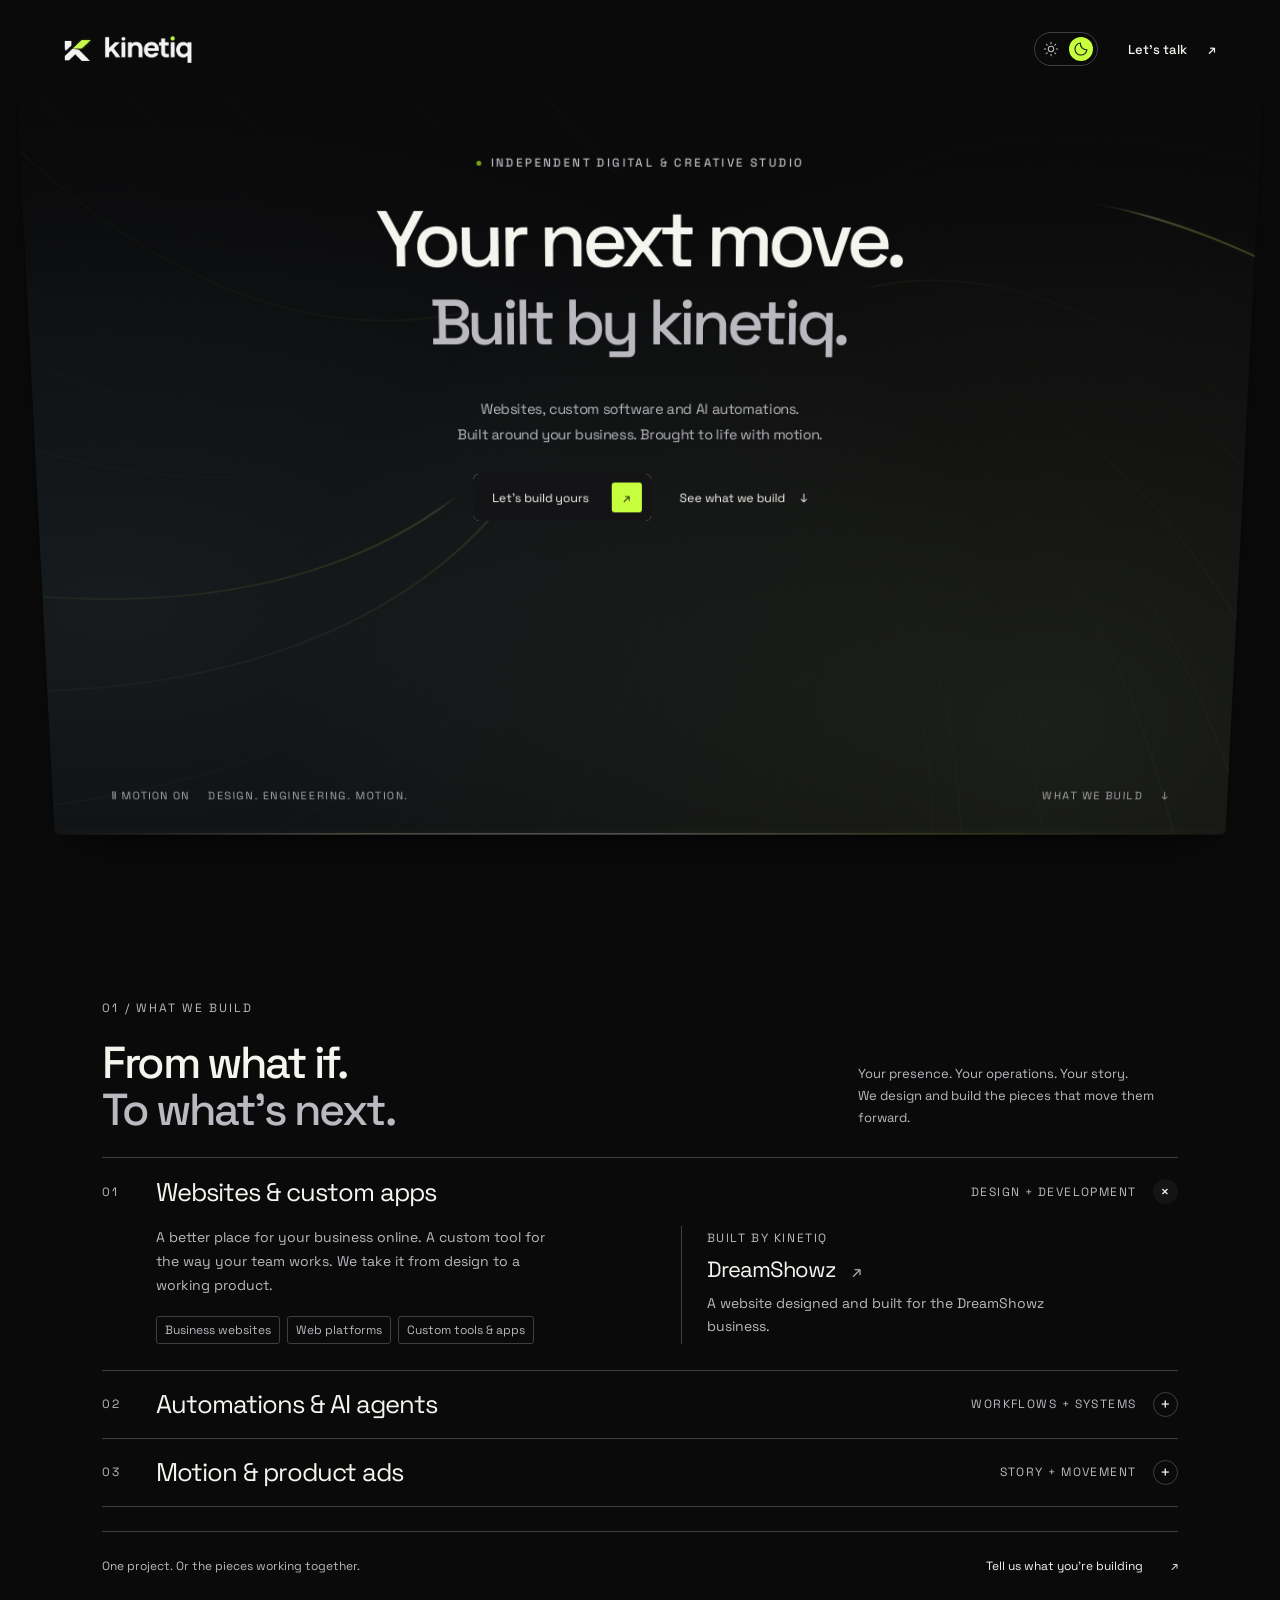
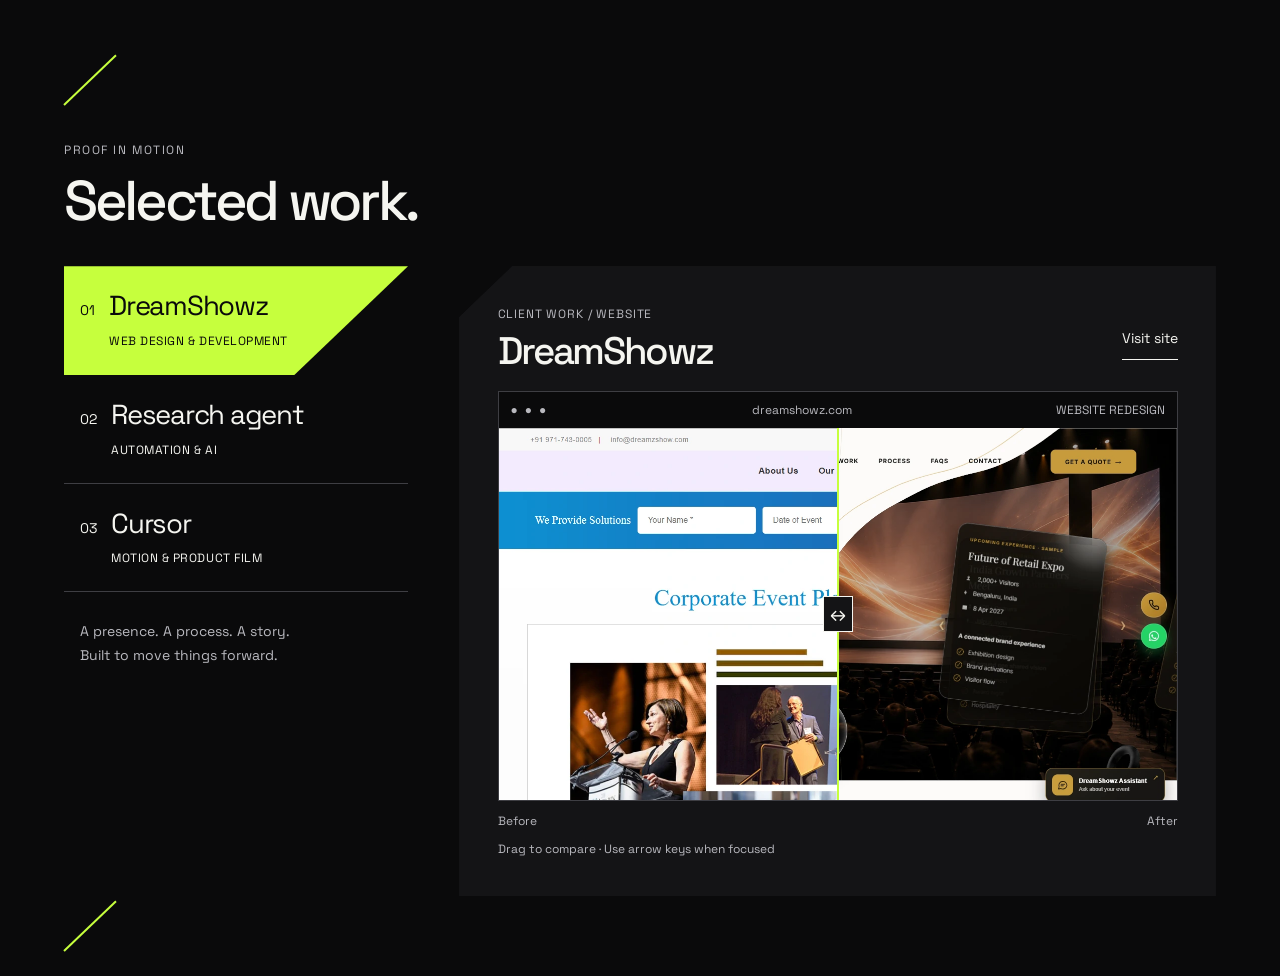
==== commit f8a932d4: "Ship and audit the Kinetiq portfolio" ====
--- a/redesign.html
+++ b/redesign.html
@@ -418,7 +418,7 @@
   <header class="nav">
     <a class="brand" href="#home" aria-label="Kinetiq home"><span class="mark"></span><span class="word"></span></a>
     <div class="nav-right">
-      <button id="theme" class="theme" type="button" role="switch" aria-checked="false" aria-label="Dark mode">
+      <button id="theme" class="theme" type="button" role="switch" aria-checked="true" aria-label="Dark mode">
         <span aria-hidden="true"><svg viewBox="0 0 24 24" fill="none" stroke="currentColor" stroke-width="1.6"
             stroke-linecap="round">
             <circle cx="12" cy="12" r="4" />
@@ -431,7 +431,7 @@
           </svg></span>
         <i aria-hidden="true"></i>
       </button>
-      <a class="contact" href="../../Website/index.html#contact">Let’s talk <span>↗</span></a>
+      <a class="contact" href="index.html#contact">Let’s talk <span>↗</span></a>
     </div>
   </header>
   <main id="home">
@@ -452,7 +452,7 @@
               to life with motion.</p>
             <div class="actions">
               <div class="border-glow-card"><span class="edge-light" aria-hidden="true"></span><a
-                  class="primary border-glow-inner" href="../../Website/index.html#contact">Let’s build yours
+                  class="primary border-glow-inner" href="index.html#contact">Let’s build yours
                   <span>↗</span></a></div><button class="explore" id="explore">See what we build <span>↓</span></button>
             </div>
           </div>
@@ -548,7 +548,7 @@
             </details>
           </div>
           <div class="capability-footer">
-            <p>One project. Or the pieces working together.</p><a href="../../Website/index.html#contact">Tell us what
+            <p>One project. Or the pieces working together.</p><a href="index.html#contact">Tell us what
               you’re building <span aria-hidden="true">↗</span></a>
           </div>
         </section>
@@ -597,7 +597,7 @@
       <article class="project-panel cursor-panel" aria-labelledby="cursor-title" hidden inert>
         <div class="project-caption"><div><p class="project-kind">INDEPENDENT CONCEPT / PRODUCT FILM</p><h3 id="cursor-title">Cursor</h3></div><span class="film-duration">00:23</span></div>
         <p class="project-deck">From the first prompt to the final edit. An idea, set in motion.</p>
-        <div class="cursor-film"><video id="work-motion" data-src="images/motion.mp4" poster="images/motion-poster.webp" controls muted playsinline preload="none" aria-label="Independent Cursor concept film"></video></div>
+        <div class="cursor-film"><video id="work-motion" data-src="images/motion.mp4" data-mobile-src="images/motion-mobile.mp4" poster="images/motion-poster.webp" controls muted playsinline preload="none" aria-label="Independent Cursor concept film"></video></div>
         <div class="cursor-chapters" role="group" aria-label="Film chapters"><button type="button" data-shot="3"><img src="images/cursor-agent.webp" width="260" height="146" loading="lazy" alt=""><span>Agent<small>00:03</small></span></button><button type="button" data-shot="11"><img src="images/cursor-tab.webp" width="260" height="146" loading="lazy" alt=""><span>Tab<small>00:11</small></span></button><button type="button" data-shot="15"><img src="images/cursor-flow.webp" width="260" height="146" loading="lazy" alt=""><span>Workflow<small>00:15</small></span></button></div>
         <div class="cursor-film-controls"><span>Hover for a muted preview</span><button type="button" id="film-sound" aria-pressed="false">Play with sound</button></div>
         <p class="cursor-disclosure">Independent concept. Not affiliated with Cursor.</p>
@@ -1612,7 +1612,10 @@
     toggle.setAttribute('aria-checked', String(value === 'dark'));
     document.querySelector('meta[name="theme-color"]').content = getComputedStyle(root).getPropertyValue('--bg').trim();
   }
-try { theme(localStorage.getItem('kinetiq-home-theme') === 'light' ? 'light' : 'dark'); } catch (_) {}  let themeBusy = false;
+  let savedTheme;
+  try { savedTheme = localStorage.getItem('kinetiq-home-theme'); } catch (_) {}
+  theme(savedTheme === 'light' ? 'light' : 'dark');
+  let themeBusy = false;
   let activeThemeTransition = null;
   const storeTheme = value => {
     theme(value);
@@ -2352,7 +2355,11 @@
   let keyboardMode=false;
   document.addEventListener('keydown',()=>{keyboardMode=true;},true);
   document.addEventListener('pointermove',event=>{if(event.movementX||event.movementY)keyboardMode=false;},{passive:true});
-  const loadVideo = () => { if (!video.getAttribute('src')) { video.src = video.dataset.src; video.load(); } };
+  const loadVideo = () => {
+    if (video.hasAttribute('src')) return;
+    const mobile = matchMedia('(max-width: 780px), (pointer: coarse)').matches;
+    video.src = mobile ? video.dataset.mobileSrc : video.dataset.src;
+  };
   function stopFilm() {
     mediaRequest++;
     video.pause(); video.muted = true; soundStarted = false;
